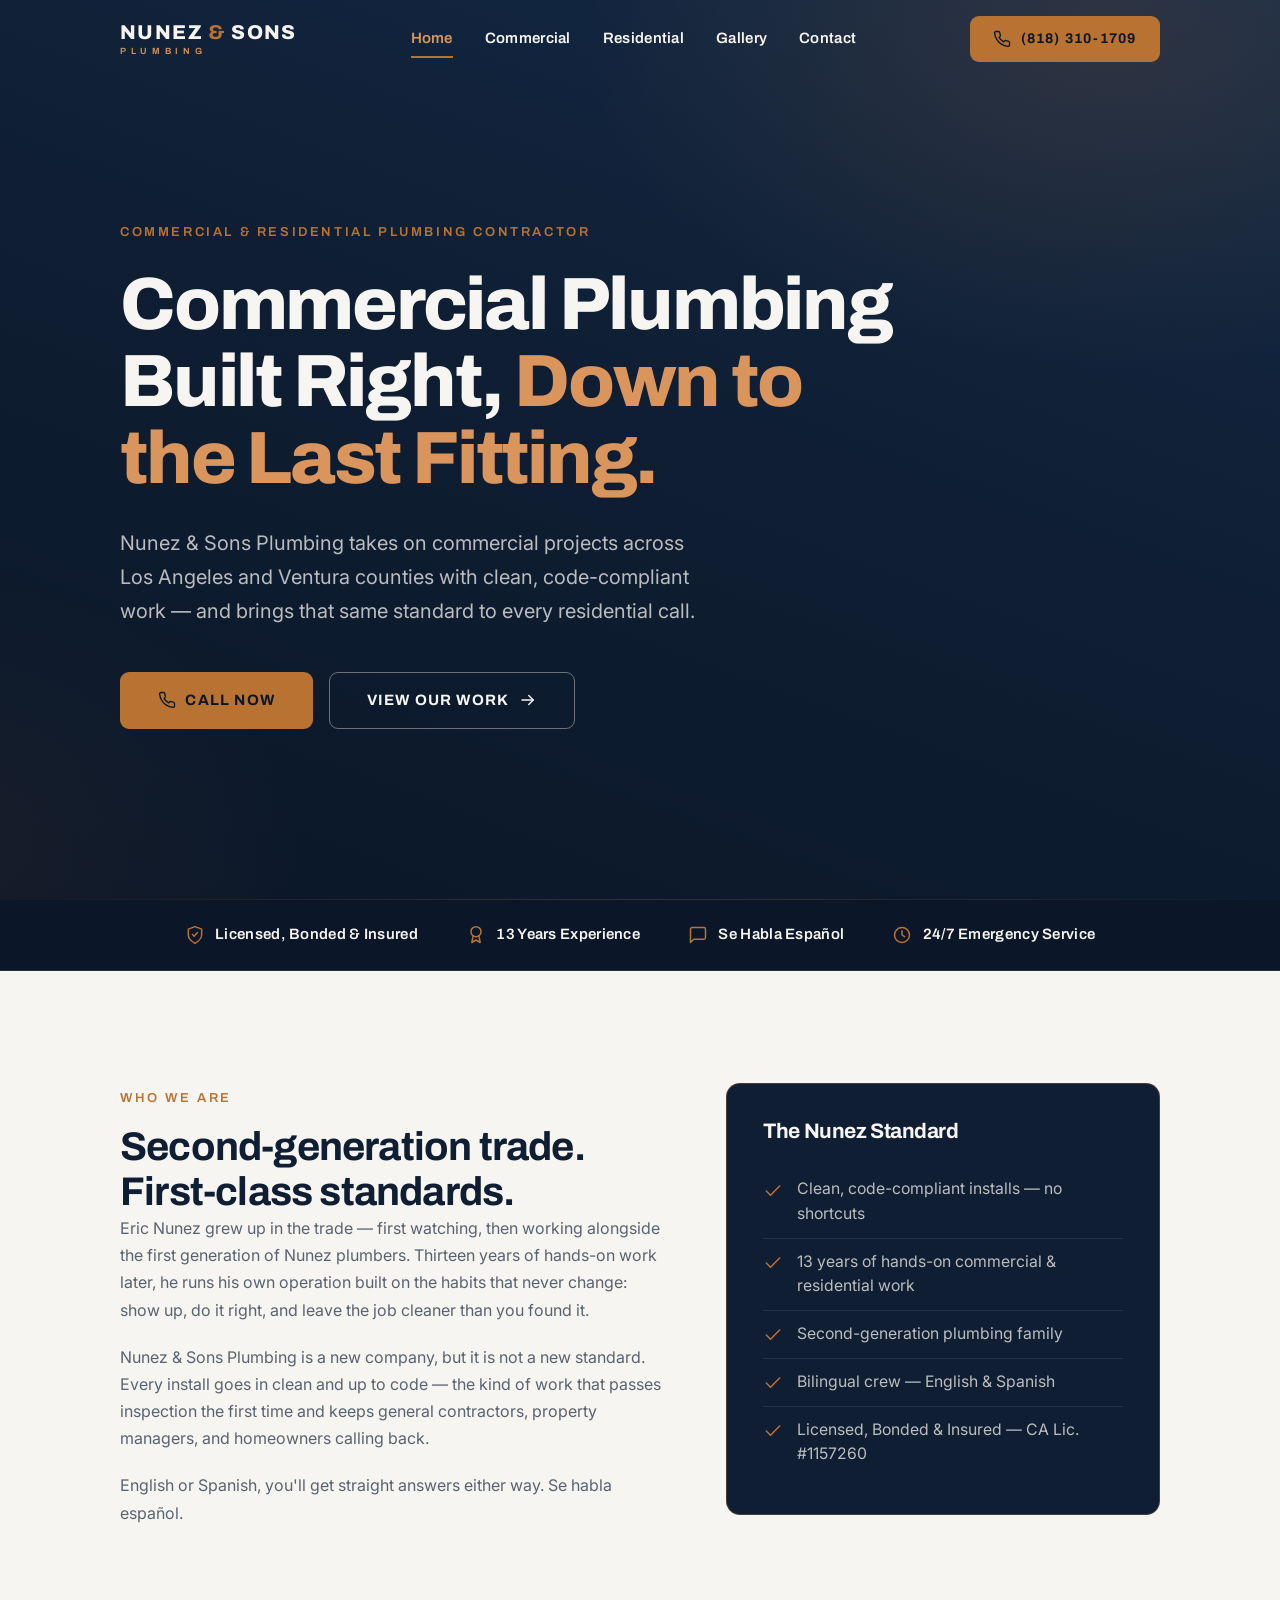
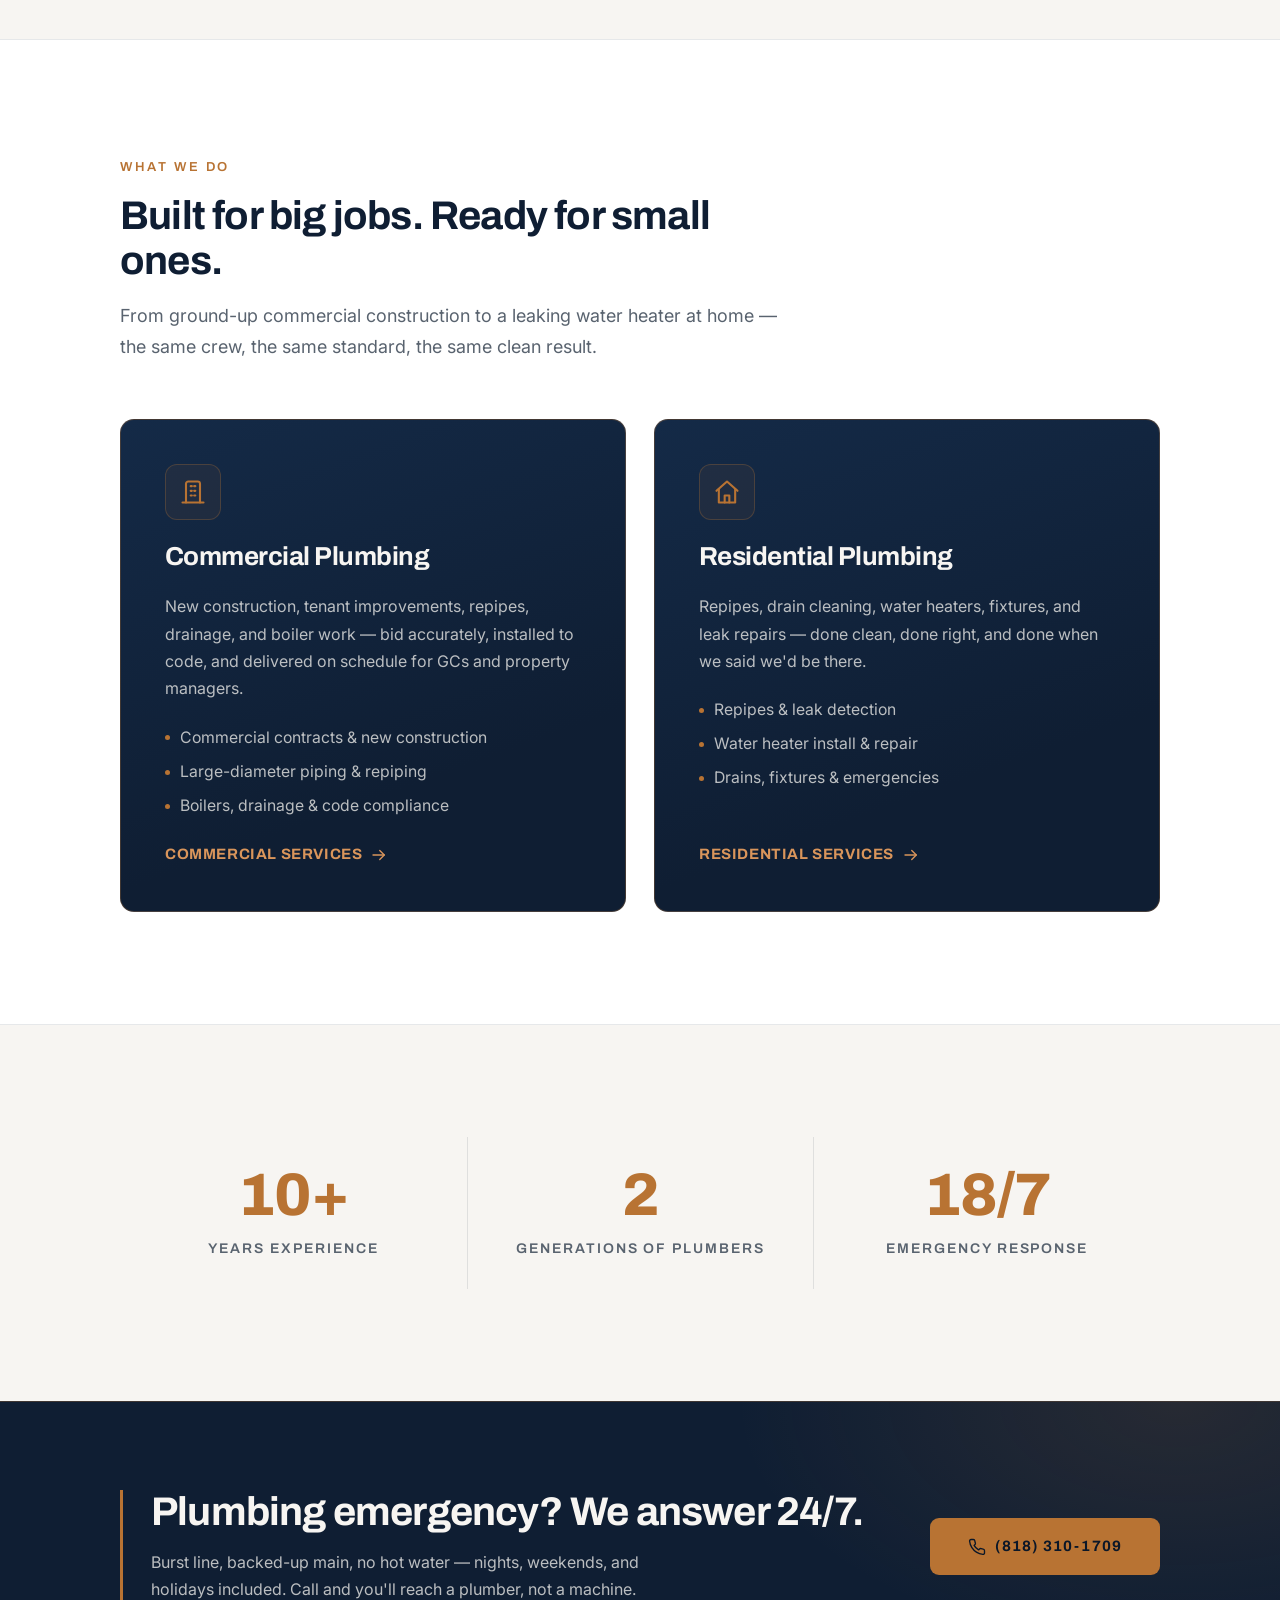
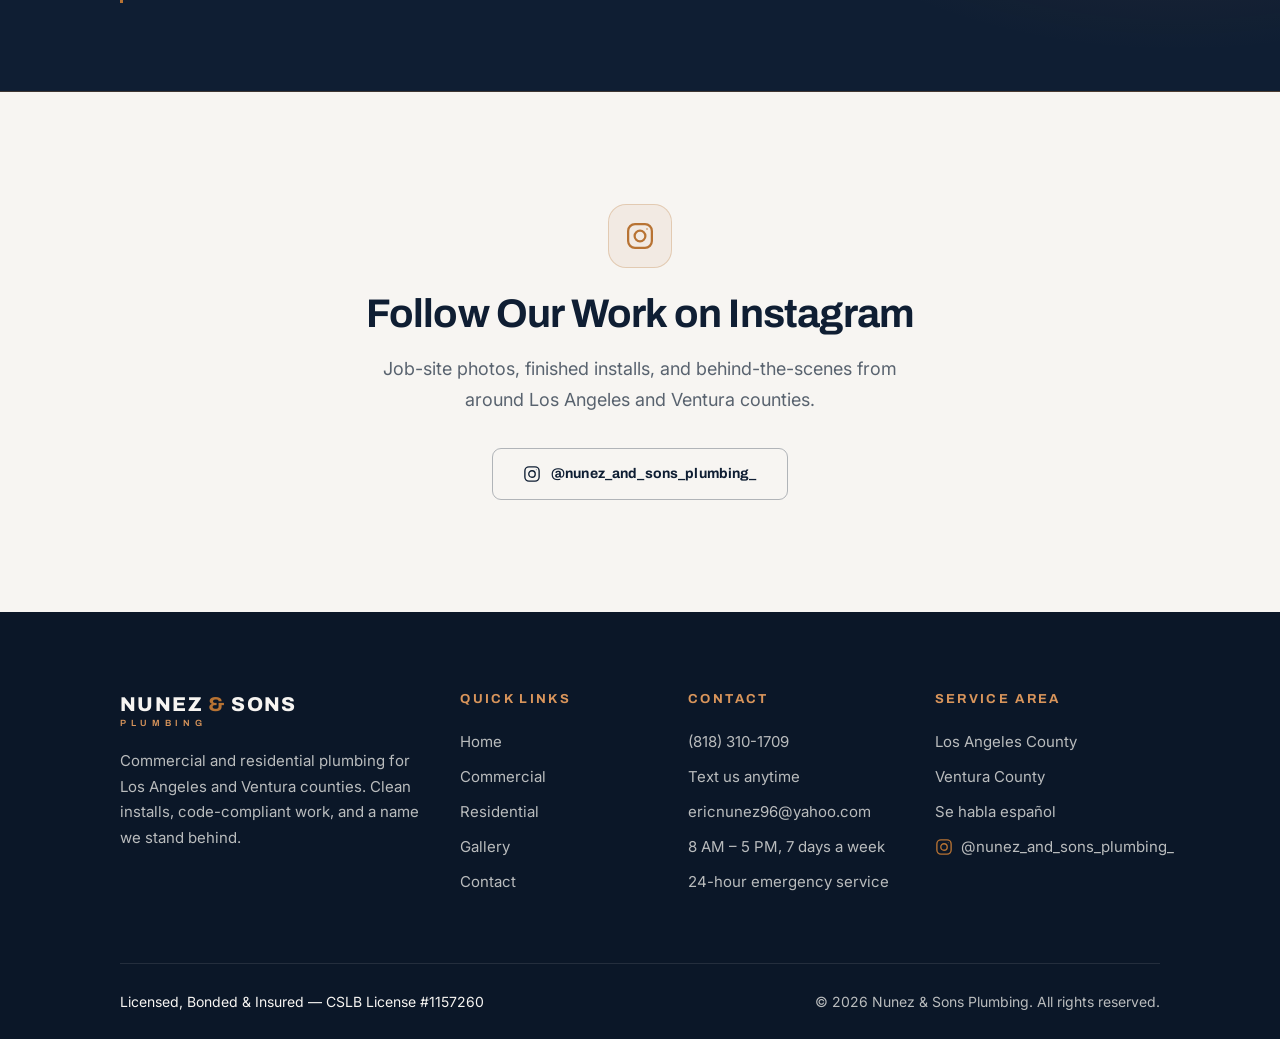
==== nunez-sons-plumbing/index.html @ cfaefccc "Add Nunez & Sons Plumbing static site and GitHub Pages workflow Five-page vanilla HTML/CSS/JS market" ====
<!DOCTYPE html>
<html lang="en">
<head>
  <meta charset="UTF-8">
  <meta name="viewport" content="width=device-width, initial-scale=1">
  <title>Nunez &amp; Sons Plumbing | Commercial &amp; Residential Plumber — Los Angeles &amp; Ventura County</title>
  <meta name="description" content="Commercial plumbing contractor serving Los Angeles &amp; Ventura counties. Licensed, bonded &amp; insured (CA Lic. #1157260), 13 years of experience, 24/7 emergency service. Se habla español. Call (818) 310-1709.">
  <meta name="theme-color" content="#0F1E33">
  <link rel="canonical" href="https://mathias1-creator.github.io/Nunez-and-sons/">
  <meta property="og:type" content="website">
  <meta property="og:site_name" content="Nunez &amp; Sons Plumbing">
  <meta property="og:title" content="Nunez &amp; Sons Plumbing — Commercial Plumbing Built Right">
  <meta property="og:description" content="Commercial and residential plumbing across Los Angeles &amp; Ventura counties. Licensed, bonded &amp; insured. 24/7 emergency service. Call (818) 310-1709.">
  <meta property="og:url" content="https://mathias1-creator.github.io/Nunez-and-sons/">
  <meta property="og:image" content="https://picsum.photos/seed/plumb1/1200/630">
  <link rel="icon" href="data:image/svg+xml,%3Csvg xmlns='http://www.w3.org/2000/svg' viewBox='0 0 64 64'%3E%3Crect x='4' y='4' width='56' height='56' rx='10' fill='%230F1E33' stroke='%23B87333' stroke-width='4'/%3E%3Ctext x='32' y='42' font-family='Arial,Helvetica,sans-serif' font-size='22' font-weight='700' text-anchor='middle' fill='%23F7F5F2'%3EN%3Ctspan fill='%23B87333'%3E%26amp;%3C/tspan%3ES%3C/text%3E%3C/svg%3E">
  <link rel="preconnect" href="https://fonts.googleapis.com">
  <link rel="preconnect" href="https://fonts.gstatic.com" crossorigin>
  <link href="https://fonts.googleapis.com/css2?family=Archivo:wght@500;600;700;800&amp;family=Inter:wght@400;500&amp;display=swap" rel="stylesheet">
  <link rel="stylesheet" href="styles.css">
  <script src="script.js" defer></script>
  <noscript><style>.reveal{opacity:1 !important;transform:none !important}</style></noscript>
  <script type="application/ld+json">
  {
    "@context": "https://schema.org",
    "@type": "Plumber",
    "name": "Nunez & Sons Plumbing",
    "url": "https://mathias1-creator.github.io/Nunez-and-sons/",
    "telephone": "+18183101709",
    "email": "ericnunez96@yahoo.com",
    "description": "Commercial and residential plumbing contractor serving Los Angeles County and Ventura County. Licensed, bonded and insured — CSLB License #1157260. Open 8 AM to 5 PM every day, with 24-hour emergency service available.",
    "founder": {
      "@type": "Person",
      "name": "Eric Nunez"
    },
    "areaServed": [
      { "@type": "AdministrativeArea", "name": "Los Angeles County" },
      { "@type": "AdministrativeArea", "name": "Ventura County" }
    ],
    "openingHoursSpecification": [
      {
        "@type": "OpeningHoursSpecification",
        "dayOfWeek": ["Monday", "Tuesday", "Wednesday", "Thursday", "Friday", "Saturday", "Sunday"],
        "opens": "08:00",
        "closes": "17:00"
      }
    ],
    "sameAs": ["https://www.instagram.com/nunez_and_sons_plumbing_"]
  }
  </script>
</head>
<body>
  <a class="skip-link" href="#main">Skip to content</a>

  <header class="site-header">
    <div class="container header-inner">
      <a class="brand" href="index.html" aria-label="Nunez &amp; Sons Plumbing — home">
        <span class="brand-name">NUNEZ <span class="amp">&amp;</span> SONS</span>
        <span class="brand-sub">PLUMBING</span>
      </a>
      <nav class="site-nav" id="site-nav" aria-label="Primary">
        <ul>
          <li><a href="index.html" aria-current="page">Home</a></li>
          <li><a href="commercial.html">Commercial</a></li>
          <li><a href="residential.html">Residential</a></li>
          <li><a href="gallery.html">Gallery</a></li>
          <li><a href="contact.html">Contact</a></li>
        </ul>
      </nav>
      <a class="btn btn-copper header-cta" href="tel:+18183101709">
        <svg class="icon" viewBox="0 0 24 24" fill="none" stroke="currentColor" stroke-width="1.8" stroke-linecap="round" stroke-linejoin="round" aria-hidden="true"><path d="M22 16.92v3a2 2 0 0 1-2.18 2 19.79 19.79 0 0 1-8.63-3.07 19.5 19.5 0 0 1-6-6 19.79 19.79 0 0 1-3.07-8.67A2 2 0 0 1 4.11 2h3a2 2 0 0 1 2 1.72 12.84 12.84 0 0 0 .7 2.81 2 2 0 0 1-.45 2.11L8.09 9.91a16 16 0 0 0 6 6l1.27-1.27a2 2 0 0 1 2.11-.45 12.84 12.84 0 0 0 2.81.7A2 2 0 0 1 22 16.92z"/></svg>
        (818) 310-1709
      </a>
      <button class="nav-toggle" type="button" aria-expanded="false" aria-controls="site-nav" aria-label="Menu">
        <span class="nav-toggle-bar"></span>
        <span class="nav-toggle-bar"></span>
        <span class="nav-toggle-bar"></span>
      </button>
    </div>
  </header>

  <main id="main">

    <!-- Hero -->
    <section class="hero">
      <div class="container">
        <div class="hero-inner">
          <p class="eyebrow">Commercial &amp; Residential Plumbing Contractor</p>
          <h1 class="hero-title">Commercial Plumbing Built Right, <span class="hl">Down to the Last Fitting.</span></h1>
          <p class="hero-sub">Nunez &amp; Sons Plumbing takes on commercial projects across Los Angeles and Ventura counties with clean, code-compliant work — and brings that same standard to every residential call.</p>
          <div class="hero-ctas">
            <a class="btn btn-copper btn-lg" href="tel:+18183101709">
              <svg class="icon" viewBox="0 0 24 24" fill="none" stroke="currentColor" stroke-width="1.8" stroke-linecap="round" stroke-linejoin="round" aria-hidden="true"><path d="M22 16.92v3a2 2 0 0 1-2.18 2 19.79 19.79 0 0 1-8.63-3.07 19.5 19.5 0 0 1-6-6 19.79 19.79 0 0 1-3.07-8.67A2 2 0 0 1 4.11 2h3a2 2 0 0 1 2 1.72 12.84 12.84 0 0 0 .7 2.81 2 2 0 0 1-.45 2.11L8.09 9.91a16 16 0 0 0 6 6l1.27-1.27a2 2 0 0 1 2.11-.45 12.84 12.84 0 0 0 2.81.7A2 2 0 0 1 22 16.92z"/></svg>
              Call Now
            </a>
            <a class="btn btn-outline btn-lg" href="gallery.html">
              View Our Work
              <svg class="icon" viewBox="0 0 24 24" fill="none" stroke="currentColor" stroke-width="1.8" stroke-linecap="round" stroke-linejoin="round" aria-hidden="true"><path d="M4 12h15"/><path d="m13 6 6 6-6 6"/></svg>
            </a>
          </div>
        </div>
      </div>
    </section>

    <!-- Trust strip -->
    <div class="trust-strip" role="group" aria-label="Why choose Nunez &amp; Sons Plumbing">
      <div class="container">
        <ul class="trust-list">
          <li class="trust-item">
            <svg class="icon" viewBox="0 0 24 24" fill="none" stroke="currentColor" stroke-width="1.8" stroke-linecap="round" stroke-linejoin="round" aria-hidden="true"><path d="M12 22s8-4 8-10V5l-8-3-8 3v7c0 6 8 10 8 10z"/><path d="m9 11.5 2 2 4-4.5"/></svg>
            Licensed, Bonded &amp; Insured
          </li>
          <li class="trust-item">
            <svg class="icon" viewBox="0 0 24 24" fill="none" stroke="currentColor" stroke-width="1.8" stroke-linecap="round" stroke-linejoin="round" aria-hidden="true"><circle cx="12" cy="8" r="6"/><path d="M15.5 13 17 21l-5-3-5 3 1.5-8"/></svg>
            13 Years Experience
          </li>
          <li class="trust-item">
            <svg class="icon" viewBox="0 0 24 24" fill="none" stroke="currentColor" stroke-width="1.8" stroke-linecap="round" stroke-linejoin="round" aria-hidden="true"><path d="M21 15a2 2 0 0 1-2 2H7l-4 4V5a2 2 0 0 1 2-2h14a2 2 0 0 1 2 2z"/></svg>
            <span lang="es">Se Habla Español</span>
          </li>
          <li class="trust-item">
            <svg class="icon" viewBox="0 0 24 24" fill="none" stroke="currentColor" stroke-width="1.8" stroke-linecap="round" stroke-linejoin="round" aria-hidden="true"><circle cx="12" cy="12" r="9"/><path d="M12 7v5l3 2"/></svg>
            24/7 Emergency Service
          </li>
        </ul>
      </div>
    </div>

    <!-- Who we are -->
    <section class="section" id="about">
      <div class="container about-grid">
        <div class="about-copy reveal">
          <p class="eyebrow">Who We Are</p>
          <h2>Second-generation trade. First-class standards.</h2>
          <div class="about-body">
            <p>Eric Nunez grew up in the trade — first watching, then working alongside the first generation of Nunez plumbers. Thirteen years of hands-on work later, he runs his own operation built on the habits that never change: show up, do it right, and leave the job cleaner than you found it.</p>
            <p>Nunez &amp; Sons Plumbing is a new company, but it is not a new standard. Every install goes in clean and up to code — the kind of work that passes inspection the first time and keeps general contractors, property managers, and homeowners calling back.</p>
            <p>English or Spanish, you'll get straight answers either way. <span lang="es">Se habla español.</span></p>
          </div>
        </div>
        <div class="about-panel reveal reveal-d1">
          <h3>The Nunez Standard</h3>
          <ul>
            <li>
              <svg class="icon" viewBox="0 0 24 24" fill="none" stroke="currentColor" stroke-width="1.8" stroke-linecap="round" stroke-linejoin="round" aria-hidden="true"><path d="M20 6 9 17l-5-5"/></svg>
              Clean, code-compliant installs — no shortcuts
            </li>
            <li>
              <svg class="icon" viewBox="0 0 24 24" fill="none" stroke="currentColor" stroke-width="1.8" stroke-linecap="round" stroke-linejoin="round" aria-hidden="true"><path d="M20 6 9 17l-5-5"/></svg>
              13 years of hands-on commercial &amp; residential work
            </li>
            <li>
              <svg class="icon" viewBox="0 0 24 24" fill="none" stroke="currentColor" stroke-width="1.8" stroke-linecap="round" stroke-linejoin="round" aria-hidden="true"><path d="M20 6 9 17l-5-5"/></svg>
              Second-generation plumbing family
            </li>
            <li>
              <svg class="icon" viewBox="0 0 24 24" fill="none" stroke="currentColor" stroke-width="1.8" stroke-linecap="round" stroke-linejoin="round" aria-hidden="true"><path d="M20 6 9 17l-5-5"/></svg>
              Bilingual crew — English &amp; Spanish
            </li>
            <li>
              <svg class="icon" viewBox="0 0 24 24" fill="none" stroke="currentColor" stroke-width="1.8" stroke-linecap="round" stroke-linejoin="round" aria-hidden="true"><path d="M20 6 9 17l-5-5"/></svg>
              Licensed, Bonded &amp; Insured — CA Lic. #1157260
            </li>
          </ul>
        </div>
      </div>
    </section>

    <!-- Services overview -->
    <section class="section section-alt">
      <div class="container">
        <div class="section-head reveal">
          <p class="eyebrow">What We Do</p>
          <h2>Built for big jobs. Ready for small ones.</h2>
          <p class="lede">From ground-up commercial construction to a leaking water heater at home — the same crew, the same standard, the same clean result.</p>
        </div>
        <div class="split-cards">
          <a class="service-card-big reveal" href="commercial.html">
            <span class="svc-icon">
              <svg class="icon" viewBox="0 0 24 24" fill="none" stroke="currentColor" stroke-width="1.8" stroke-linecap="round" stroke-linejoin="round" aria-hidden="true"><path d="M3 21h18"/><path d="M6 21V5a2 2 0 0 1 2-2h8a2 2 0 0 1 2 2v16"/><path d="M10 7h1"/><path d="M13 7h1"/><path d="M10 11h1"/><path d="M13 11h1"/><path d="M10 15h1"/><path d="M13 15h1"/></svg>
            </span>
            <h3>Commercial Plumbing</h3>
            <p>New construction, tenant improvements, repipes, drainage, and boiler work — bid accurately, installed to code, and delivered on schedule for GCs and property managers.</p>
            <ul>
              <li>Commercial contracts &amp; new construction</li>
              <li>Large-diameter piping &amp; repiping</li>
              <li>Boilers, drainage &amp; code compliance</li>
            </ul>
            <span class="card-link">
              Commercial Services
              <svg class="icon" viewBox="0 0 24 24" fill="none" stroke="currentColor" stroke-width="1.8" stroke-linecap="round" stroke-linejoin="round" aria-hidden="true"><path d="M4 12h15"/><path d="m13 6 6 6-6 6"/></svg>
            </span>
          </a>
          <a class="service-card-big reveal reveal-d1" href="residential.html">
            <span class="svc-icon">
              <svg class="icon" viewBox="0 0 24 24" fill="none" stroke="currentColor" stroke-width="1.8" stroke-linecap="round" stroke-linejoin="round" aria-hidden="true"><path d="m3 11 9-8 9 8"/><path d="M5 9.5V21h14V9.5"/><path d="M10 21v-6h4v6"/></svg>
            </span>
            <h3>Residential Plumbing</h3>
            <p>Repipes, drain cleaning, water heaters, fixtures, and leak repairs — done clean, done right, and done when we said we'd be there.</p>
            <ul>
              <li>Repipes &amp; leak detection</li>
              <li>Water heater install &amp; repair</li>
              <li>Drains, fixtures &amp; emergencies</li>
            </ul>
            <span class="card-link">
              Residential Services
              <svg class="icon" viewBox="0 0 24 24" fill="none" stroke="currentColor" stroke-width="1.8" stroke-linecap="round" stroke-linejoin="round" aria-hidden="true"><path d="M4 12h15"/><path d="m13 6 6 6-6 6"/></svg>
            </span>
          </a>
        </div>
      </div>
    </section>

    <!-- Stats -->
    <section class="section" aria-label="Nunez &amp; Sons Plumbing by the numbers">
      <div class="container">
        <div class="stats-grid reveal">
          <div class="stat">
            <div class="stat-number" data-target="13" data-suffix="+">13+</div>
            <div class="stat-label">Years Experience</div>
          </div>
          <div class="stat">
            <div class="stat-number" data-target="2" data-suffix="">2</div>
            <div class="stat-label">Generations of Plumbers</div>
          </div>
          <div class="stat">
            <div class="stat-number" data-target="24" data-suffix="/7">24/7</div>
            <div class="stat-label">Emergency Response</div>
          </div>
        </div>
      </div>
    </section>

    <!-- Emergency banner -->
    <section class="emergency">
      <div class="container emergency-inner">
        <div class="emergency-copy reveal">
          <h2>Plumbing emergency? We answer 24/7.</h2>
          <p>Burst line, backed-up main, no hot water — nights, weekends, and holidays included. Call and you'll reach a plumber, not a machine.</p>
        </div>
        <div class="reveal reveal-d1">
          <a class="btn btn-copper btn-lg" href="tel:+18183101709">
            <svg class="icon" viewBox="0 0 24 24" fill="none" stroke="currentColor" stroke-width="1.8" stroke-linecap="round" stroke-linejoin="round" aria-hidden="true"><path d="M22 16.92v3a2 2 0 0 1-2.18 2 19.79 19.79 0 0 1-8.63-3.07 19.5 19.5 0 0 1-6-6 19.79 19.79 0 0 1-3.07-8.67A2 2 0 0 1 4.11 2h3a2 2 0 0 1 2 1.72 12.84 12.84 0 0 0 .7 2.81 2 2 0 0 1-.45 2.11L8.09 9.91a16 16 0 0 0 6 6l1.27-1.27a2 2 0 0 1 2.11-.45 12.84 12.84 0 0 0 2.81.7A2 2 0 0 1 22 16.92z"/></svg>
            (818) 310-1709
          </a>
        </div>
      </div>
    </section>

    <!-- Instagram -->
    <section class="section instagram-cta">
      <div class="container reveal">
        <span class="ig-badge">
          <svg class="icon" viewBox="0 0 24 24" fill="none" stroke="currentColor" stroke-width="1.8" stroke-linecap="round" stroke-linejoin="round" aria-hidden="true"><rect x="2.5" y="2.5" width="19" height="19" rx="5.5"/><circle cx="12" cy="12" r="4.3"/><circle cx="17.6" cy="6.4" r="0.6" fill="currentColor" stroke="none"/></svg>
        </span>
        <h2>Follow Our Work on Instagram</h2>
        <p class="lede">Job-site photos, finished installs, and behind-the-scenes from around Los Angeles and Ventura counties.</p>
        <a class="btn btn-outline-dark btn-case-normal" href="https://www.instagram.com/nunez_and_sons_plumbing_" target="_blank" rel="noopener">
          <svg class="icon" viewBox="0 0 24 24" fill="none" stroke="currentColor" stroke-width="1.8" stroke-linecap="round" stroke-linejoin="round" aria-hidden="true"><rect x="2.5" y="2.5" width="19" height="19" rx="5.5"/><circle cx="12" cy="12" r="4.3"/><circle cx="17.6" cy="6.4" r="0.6" fill="currentColor" stroke="none"/></svg>
          @nunez_and_sons_plumbing_
        </a>
      </div>
    </section>

  </main>

  <footer class="site-footer">
    <div class="container">
      <div class="footer-grid">
        <div class="footer-brand">
          <a class="brand" href="index.html" aria-label="Nunez &amp; Sons Plumbing — home">
            <span class="brand-name">NUNEZ <span class="amp">&amp;</span> SONS</span>
            <span class="brand-sub">PLUMBING</span>
          </a>
          <p>Commercial and residential plumbing for Los Angeles and Ventura counties. Clean installs, code-compliant work, and a name we stand behind.</p>
        </div>
        <div class="footer-col">
          <h4>Quick Links</h4>
          <ul>
            <li><a href="index.html">Home</a></li>
            <li><a href="commercial.html">Commercial</a></li>
            <li><a href="residential.html">Residential</a></li>
            <li><a href="gallery.html">Gallery</a></li>
            <li><a href="contact.html">Contact</a></li>
          </ul>
        </div>
        <div class="footer-col">
          <h4>Contact</h4>
          <ul>
            <li><a href="tel:+18183101709">(818) 310-1709</a></li>
            <li><a href="sms:+18183101709">Text us anytime</a></li>
            <li><a href="mailto:ericnunez96@yahoo.com">ericnunez96@yahoo.com</a></li>
            <li>8 AM – 5 PM, 7 days a week</li>
            <li>24-hour emergency service</li>
          </ul>
        </div>
        <div class="footer-col">
          <h4>Service Area</h4>
          <ul>
            <li>Los Angeles County</li>
            <li>Ventura County</li>
            <li><span lang="es">Se habla español</span></li>
            <li>
              <a class="footer-ig" href="https://www.instagram.com/nunez_and_sons_plumbing_" target="_blank" rel="noopener">
                <svg class="icon" viewBox="0 0 24 24" fill="none" stroke="currentColor" stroke-width="1.8" stroke-linecap="round" stroke-linejoin="round" aria-hidden="true"><rect x="2.5" y="2.5" width="19" height="19" rx="5.5"/><circle cx="12" cy="12" r="4.3"/><circle cx="17.6" cy="6.4" r="0.6" fill="currentColor" stroke="none"/></svg>
                @nunez_and_sons_plumbing_
              </a>
            </li>
          </ul>
        </div>
      </div>
      <div class="footer-bottom">
        <span class="license">Licensed, Bonded &amp; Insured — CSLB License #1157260</span>
        <span>© 2026 Nunez &amp; Sons Plumbing. All rights reserved.</span>
      </div>
    </div>
  </footer>

  <div class="bottom-bar" aria-label="Quick contact">
    <a class="bb-call" href="tel:+18183101709">
      <svg class="icon" viewBox="0 0 24 24" fill="none" stroke="currentColor" stroke-width="1.8" stroke-linecap="round" stroke-linejoin="round" aria-hidden="true"><path d="M22 16.92v3a2 2 0 0 1-2.18 2 19.79 19.79 0 0 1-8.63-3.07 19.5 19.5 0 0 1-6-6 19.79 19.79 0 0 1-3.07-8.67A2 2 0 0 1 4.11 2h3a2 2 0 0 1 2 1.72 12.84 12.84 0 0 0 .7 2.81 2 2 0 0 1-.45 2.11L8.09 9.91a16 16 0 0 0 6 6l1.27-1.27a2 2 0 0 1 2.11-.45 12.84 12.84 0 0 0 2.81.7A2 2 0 0 1 22 16.92z"/></svg>
      Call
    </a>
    <a class="bb-text" href="sms:+18183101709">
      <svg class="icon" viewBox="0 0 24 24" fill="none" stroke="currentColor" stroke-width="1.8" stroke-linecap="round" stroke-linejoin="round" aria-hidden="true"><path d="M21 15a2 2 0 0 1-2 2H7l-4 4V5a2 2 0 0 1 2-2h14a2 2 0 0 1 2 2z"/></svg>
      Text
    </a>
  </div>
</body>
</html>
---- nunez-sons-plumbing/styles.css ----
/* ==========================================================================
   Nunez & Sons Plumbing — styles.css
   Vanilla CSS, no build step. One file for all pages.
   ========================================================================== */

/* --------------------------------------------------------------------------
   1. Design tokens
   -------------------------------------------------------------------------- */
:root {
  /* Palette */
  --navy: #0F1E33;
  --navy-900: #0B1728;        /* deeper bands: trust strip, footer */
  --navy-800: #16273E;        /* raised surfaces on navy */
  --copper: #B87333;
  --copper-light: #D9955B;
  --copper-soft: rgba(184, 115, 51, 0.08);
  --copper-line: rgba(184, 115, 51, 0.28);
  --off-white: #F7F5F2;
  --white: #FFFFFF;
  --charcoal: #1C2530;
  --muted: #59636F;
  --on-dark: rgba(247, 245, 242, 0.74);
  --line: rgba(15, 30, 51, 0.10);
  --line-dark: rgba(247, 245, 242, 0.10);

  /* Type */
  --font-head: "Archivo", -apple-system, BlinkMacSystemFont, "Segoe UI", "Helvetica Neue", Arial, sans-serif;
  --font-body: "Inter", -apple-system, BlinkMacSystemFont, "Segoe UI", Roboto, "Helvetica Neue", Arial, sans-serif;

  /* Shape & shadow */
  --radius: 14px;
  --radius-sm: 9px;
  --shadow-rest: 0 1px 2px rgba(15, 30, 51, 0.05), 0 10px 30px rgba(15, 30, 51, 0.06);
  --shadow-lift: 0 6px 16px rgba(15, 30, 51, 0.10), 0 12px 32px rgba(184, 115, 51, 0.18);

  /* Chrome */
  --header-h: 78px;
  --header-h-scrolled: 62px;
  --bottombar-h: 56px;

  /* Motion */
  --ease: cubic-bezier(0.22, 0.61, 0.36, 1);
  --t-fast: 0.22s;
  --t-med: 0.35s;
}

/* --------------------------------------------------------------------------
   2. Reset & base
   -------------------------------------------------------------------------- */
*,
*::before,
*::after {
  box-sizing: border-box;
  margin: 0;
  padding: 0;
}

@media (prefers-reduced-motion: no-preference) {
  html {
    scroll-behavior: smooth;
  }
}

body {
  font-family: var(--font-body);
  font-size: 1rem;
  font-weight: 400;
  line-height: 1.7;
  color: var(--charcoal);
  background-color: var(--off-white);
  -webkit-font-smoothing: antialiased;
  text-rendering: optimizeLegibility;
}

img,
svg {
  display: block;
  max-width: 100%;
}

img {
  height: auto;
}

a {
  color: var(--copper);
  text-decoration: none;
}

ul,
ol {
  list-style: none;
}

button {
  font: inherit;
  color: inherit;
  background: none;
  border: 0;
  cursor: pointer;
}

::selection {
  background: var(--copper);
  color: var(--white);
}

:focus-visible {
  outline: 2px solid var(--copper);
  outline-offset: 3px;
  border-radius: 2px;
}

/* Anchored sections shouldn't hide under the fixed header */
[id] {
  scroll-margin-top: calc(var(--header-h) + 24px);
}

.skip-link {
  position: absolute;
  top: -100px;
  left: 1rem;
  z-index: 300;
  padding: 0.75rem 1.25rem;
  background: var(--copper);
  color: var(--navy-900);
  font-family: var(--font-head);
  font-weight: 600;
  border-radius: var(--radius-sm);
}

.skip-link:focus {
  top: 1rem;
}

/* --------------------------------------------------------------------------
   3. Typography
   -------------------------------------------------------------------------- */
h1,
h2,
h3,
h4 {
  font-family: var(--font-head);
  font-weight: 700;
  line-height: 1.12;
  letter-spacing: -0.02em;
  color: var(--navy);
}

h2 {
  font-size: clamp(1.75rem, 2.2vw + 0.9rem, 2.5rem);
}

h3 {
  font-size: 1.3125rem;
}

p {
  margin: 0;
}

.eyebrow {
  display: inline-block;
  font-family: var(--font-head);
  font-size: 0.8125rem;
  font-weight: 600;
  letter-spacing: 0.2em;
  text-transform: uppercase;
  color: var(--copper);
  margin-bottom: 1rem;
}

.lede {
  font-size: 1.125rem;
  line-height: 1.75;
  color: var(--muted);
}

.on-dark h2,
.on-dark h3 {
  color: var(--off-white);
}

.on-dark .lede,
.on-dark p {
  color: var(--on-dark);
}

/* --------------------------------------------------------------------------
   4. Layout helpers
   -------------------------------------------------------------------------- */
.container {
  width: 100%;
  max-width: 1120px;
  margin-inline: auto;
  padding-inline: clamp(1.25rem, 4vw, 2.5rem);
}

.section {
  padding-block: clamp(4rem, 9vw, 7rem);
}

.section-head {
  max-width: 660px;
  margin-bottom: clamp(2.25rem, 5vw, 3.5rem);
}

.section-head .lede {
  margin-top: 1rem;
}

.section-head--center {
  margin-inline: auto;
  text-align: center;
}

.rule {
  width: 64px;
  height: 3px;
  background: var(--copper);
  border-radius: 2px;
  margin-top: 1.25rem;
}

.section-alt {
  background: var(--white);
  border-block: 1px solid var(--line);
}

/* --------------------------------------------------------------------------
   5. Buttons
   -------------------------------------------------------------------------- */
.btn {
  display: inline-flex;
  align-items: center;
  justify-content: center;
  gap: 0.6rem;
  padding: 1rem 1.9rem;
  font-family: var(--font-head);
  font-size: 0.875rem;
  font-weight: 700;
  letter-spacing: 0.08em;
  text-transform: uppercase;
  line-height: 1;
  border-radius: var(--radius-sm);
  border: 1.5px solid transparent;
  transition: background-color var(--t-fast) var(--ease),
              border-color var(--t-fast) var(--ease),
              color var(--t-fast) var(--ease),
              transform var(--t-fast) var(--ease),
              box-shadow var(--t-fast) var(--ease);
}

.btn:hover {
  transform: translateY(-2px);
}

.btn:active {
  transform: translateY(0);
}

.btn .icon {
  width: 18px;
  height: 18px;
  flex: none;
}

.btn-copper {
  background: var(--copper);
  color: var(--navy-900);
}

.btn-copper:hover {
  background: var(--copper-light);
  box-shadow: 0 8px 24px rgba(184, 115, 51, 0.35);
}

.btn-outline {
  border-color: rgba(247, 245, 242, 0.4);
  color: var(--off-white);
}

.btn-outline:hover {
  border-color: var(--copper-light);
  color: var(--copper-light);
}

.btn-outline-dark {
  border-color: rgba(15, 30, 51, 0.3);
  color: var(--navy);
}

.btn-outline-dark:hover {
  border-color: var(--copper);
  color: var(--copper);
}

.btn-lg {
  padding: 1.15rem 2.3rem;
  font-size: 0.9375rem;
}

.btn-case-normal {
  text-transform: none;
  letter-spacing: 0.01em;
}

/* --------------------------------------------------------------------------
   6. Header & navigation
   -------------------------------------------------------------------------- */
.site-header {
  position: fixed;
  top: 0;
  left: 0;
  right: 0;
  z-index: 100;
  background: transparent;
  transition: background-color var(--t-med) var(--ease),
              box-shadow var(--t-med) var(--ease);
}

.site-header.is-scrolled,
.site-header.nav-open {
  background: var(--navy-900);
  box-shadow: 0 6px 24px rgba(11, 23, 40, 0.35);
}

.header-inner {
  display: flex;
  align-items: center;
  justify-content: space-between;
  gap: 1.5rem;
  height: var(--header-h);
  transition: height var(--t-med) var(--ease);
}

.site-header.is-scrolled .header-inner {
  height: var(--header-h-scrolled);
}

/* Wordmark */
.brand {
  display: inline-flex;
  flex-direction: column;
  line-height: 1;
  color: var(--off-white);
}

.brand-name {
  font-family: var(--font-head);
  font-size: 1.25rem;
  font-weight: 800;
  letter-spacing: 0.07em;
  white-space: nowrap;
}

.brand-name .amp {
  color: var(--copper);
}

.brand-sub {
  margin-top: 0.35rem;
  font-family: var(--font-head);
  font-size: 0.5625rem;
  font-weight: 600;
  letter-spacing: 0.52em;
  color: var(--copper-light);
}

/* Primary nav */
.site-nav ul {
  display: flex;
  align-items: center;
  gap: 2rem;
}

.site-nav a {
  position: relative;
  display: inline-block;
  padding: 0.4rem 0;
  font-family: var(--font-head);
  font-size: 0.9375rem;
  font-weight: 600;
  letter-spacing: 0.02em;
  color: var(--off-white);
  transition: color var(--t-fast) var(--ease);
}

.site-nav a::after {
  content: "";
  position: absolute;
  left: 0;
  right: 0;
  bottom: 0;
  height: 2px;
  background: var(--copper);
  transform: scaleX(0);
  transform-origin: left center;
  transition: transform var(--t-fast) var(--ease);
}

.site-nav a:hover {
  color: var(--copper-light);
}

.site-nav a:hover::after,
.site-nav a[aria-current="page"]::after {
  transform: scaleX(1);
}

.site-nav a[aria-current="page"] {
  color: var(--copper-light);
}

.header-cta {
  flex: none;
  padding: 0.8rem 1.4rem;
}

/* Hamburger */
.nav-toggle {
  display: none;
  flex-direction: column;
  justify-content: center;
  gap: 5px;
  width: 44px;
  height: 44px;
  padding: 10px;
  border-radius: var(--radius-sm);
}

.nav-toggle-bar {
  display: block;
  width: 100%;
  height: 2px;
  background: var(--off-white);
  border-radius: 2px;
  transition: transform var(--t-fast) var(--ease),
              opacity var(--t-fast) var(--ease);
}

.nav-open .nav-toggle-bar:nth-child(1) {
  transform: translateY(7px) rotate(45deg);
}

.nav-open .nav-toggle-bar:nth-child(2) {
  opacity: 0;
}

.nav-open .nav-toggle-bar:nth-child(3) {
  transform: translateY(-7px) rotate(-45deg);
}

/* Mobile nav panel */
@media (max-width: 899.98px) {
  .nav-toggle {
    display: flex;
  }

  .header-cta {
    display: none;
  }

  .site-nav {
    position: absolute;
    top: 100%;
    left: 0;
    right: 0;
    background: var(--navy-900);
    border-top: 1px solid var(--line-dark);
    box-shadow: 0 24px 40px rgba(11, 23, 40, 0.45);
    opacity: 0;
    visibility: hidden;
    transform: translateY(-8px);
    transition: opacity var(--t-fast) var(--ease),
                transform var(--t-fast) var(--ease),
                visibility var(--t-fast);
  }

  .site-nav.is-open {
    opacity: 1;
    visibility: visible;
    transform: translateY(0);
  }

  .site-nav ul {
    flex-direction: column;
    align-items: stretch;
    gap: 0;
    padding: 0.75rem 0 1.25rem;
  }

  .site-nav li {
    border-bottom: 1px solid var(--line-dark);
  }

  .site-nav li:last-child {
    border-bottom: 0;
  }

  .site-nav a {
    display: block;
    padding: 1rem clamp(1.25rem, 4vw, 2.5rem);
    font-size: 1.0625rem;
  }

  .site-nav a::after {
    display: none;
  }

  .site-nav a[aria-current="page"] {
    box-shadow: inset 3px 0 0 var(--copper);
  }
}

/* --------------------------------------------------------------------------
   7. Home hero
   -------------------------------------------------------------------------- */
.hero {
  position: relative;
  display: flex;
  align-items: center;
  min-height: 100vh;
  min-height: 100svh;
  padding: calc(var(--header-h) + 3.5rem) 0 5.5rem;
  background:
    radial-gradient(52rem 34rem at 86% 4%, rgba(184, 115, 51, 0.16), transparent 62%),
    radial-gradient(40rem 30rem at -6% 96%, rgba(184, 115, 51, 0.07), transparent 60%),
    linear-gradient(200deg, #142A47 0%, var(--navy) 46%, var(--navy-900) 100%);
  color: var(--off-white);
}

.hero::after {
  content: "";
  position: absolute;
  inset: auto 0 0 0;
  height: 1px;
  background: linear-gradient(90deg, transparent, var(--copper-line), transparent);
}

.hero-inner {
  max-width: 780px;
}

.hero .eyebrow {
  margin-bottom: 1.5rem;
}

.hero-title {
  font-size: clamp(2.625rem, 5.4vw + 1rem, 4.625rem);
  font-weight: 800;
  letter-spacing: -0.03em;
  line-height: 1.04;
  color: var(--off-white);
}

.hero-title .hl {
  color: var(--copper-light);
}

.hero-sub {
  max-width: 600px;
  margin-top: 1.75rem;
  font-size: clamp(1.0625rem, 1vw + 0.8rem, 1.25rem);
  line-height: 1.7;
  color: var(--on-dark);
}

.hero-ctas {
  display: flex;
  flex-wrap: wrap;
  gap: 1rem;
  margin-top: 2.75rem;
}

@media (prefers-reduced-motion: no-preference) {
  .hero-inner {
    animation: hero-in 0.8s var(--ease) both;
  }

  @keyframes hero-in {
    from {
      opacity: 0;
      transform: translateY(28px);
    }

    to {
      opacity: 1;
      transform: none;
    }
  }
}

/* --------------------------------------------------------------------------
   8. Trust strip
   -------------------------------------------------------------------------- */
.trust-strip {
  background: var(--navy-900);
  border-bottom: 1px solid var(--line-dark);
  padding-block: 1.4rem;
}

.trust-list {
  display: flex;
  flex-wrap: wrap;
  align-items: center;
  justify-content: center;
  gap: 1rem 3rem;
}

.trust-item {
  display: inline-flex;
  align-items: center;
  gap: 0.65rem;
  font-family: var(--font-head);
  font-size: 0.9375rem;
  font-weight: 600;
  letter-spacing: 0.02em;
  color: var(--off-white);
}

.trust-item .icon {
  width: 20px;
  height: 20px;
  color: var(--copper);
  flex: none;
}

/* --------------------------------------------------------------------------
   9. Cards (shared)
   -------------------------------------------------------------------------- */
.card {
  background: var(--white);
  border: 1px solid var(--line);
  border-radius: var(--radius);
  box-shadow: var(--shadow-rest);
  transition: transform var(--t-med) var(--ease),
              box-shadow var(--t-med) var(--ease),
              border-color var(--t-med) var(--ease);
}

.card:hover {
  transform: translateY(-4px);
  border-color: rgba(184, 115, 51, 0.55);
  box-shadow: var(--shadow-lift);
}

.svc-icon {
  display: grid;
  place-items: center;
  width: 56px;
  height: 56px;
  border-radius: 12px;
  color: var(--copper);
  background: var(--copper-soft);
  border: 1px solid var(--copper-line);
}

.svc-icon .icon {
  width: 28px;
  height: 28px;
}

/* --------------------------------------------------------------------------
   10. Home — about / big service cards / stats / emergency / instagram
   -------------------------------------------------------------------------- */
.about-grid {
  display: grid;
  gap: 2.5rem;
}

.about-copy p + p {
  margin-top: 1.25rem;
}

.about-copy .about-body {
  color: var(--muted);
}

.about-panel {
  align-self: start;
  padding: 2.25rem;
  background: var(--navy);
  border-radius: var(--radius);
  border: 1px solid rgba(184, 115, 51, 0.35);
}

.about-panel h3 {
  color: var(--off-white);
  margin-bottom: 1.4rem;
}

.about-panel li {
  display: flex;
  gap: 0.85rem;
  align-items: flex-start;
  padding-block: 0.7rem;
  color: var(--on-dark);
  font-size: 0.9875rem;
  line-height: 1.55;
}

.about-panel li + li {
  border-top: 1px solid var(--line-dark);
}

.about-panel .icon {
  width: 20px;
  height: 20px;
  color: var(--copper);
  flex: none;
  margin-top: 0.2rem;
}

/* Big service cards */
.split-cards {
  display: grid;
  gap: 1.75rem;
}

.service-card-big {
  display: flex;
  flex-direction: column;
  gap: 1.4rem;
  padding: clamp(2rem, 4vw, 2.75rem);
  background: linear-gradient(160deg, #142A47 0%, var(--navy) 70%);
  border: 1px solid rgba(184, 115, 51, 0.3);
  border-radius: var(--radius);
  color: var(--on-dark);
  transition: transform var(--t-med) var(--ease),
              box-shadow var(--t-med) var(--ease),
              border-color var(--t-med) var(--ease);
}

.service-card-big:hover {
  transform: translateY(-4px);
  border-color: rgba(184, 115, 51, 0.65);
  box-shadow: var(--shadow-lift);
}

.service-card-big h3 {
  font-size: 1.625rem;
  color: var(--off-white);
}

.service-card-big ul {
  display: grid;
  gap: 0.45rem;
  font-size: 0.9875rem;
}

.service-card-big li {
  display: flex;
  align-items: center;
  gap: 0.6rem;
}

.service-card-big li::before {
  content: "";
  width: 5px;
  height: 5px;
  border-radius: 50%;
  background: var(--copper);
  flex: none;
}

.card-link {
  display: inline-flex;
  align-items: center;
  gap: 0.5rem;
  margin-top: auto;
  font-family: var(--font-head);
  font-size: 0.9375rem;
  font-weight: 700;
  letter-spacing: 0.04em;
  text-transform: uppercase;
  color: var(--copper-light);
}

.card-link .icon {
  width: 18px;
  height: 18px;
  transition: transform var(--t-fast) var(--ease);
}

.service-card-big:hover .card-link .icon,
.card-link:hover .icon {
  transform: translateX(4px);
}

/* Stats */
.stats-grid {
  display: grid;
  gap: 0;
  text-align: center;
}

.stat {
  padding: 1.75rem 1rem;
}

.stat + .stat {
  border-top: 1px solid var(--line);
}

.stat-number {
  font-family: var(--font-head);
  font-size: clamp(2.75rem, 5vw, 3.75rem);
  font-weight: 800;
  letter-spacing: -0.02em;
  line-height: 1;
  color: var(--copper);
  font-variant-numeric: tabular-nums;
}

.stat-label {
  margin-top: 0.75rem;
  font-family: var(--font-head);
  font-size: 0.875rem;
  font-weight: 600;
  letter-spacing: 0.14em;
  text-transform: uppercase;
  color: var(--muted);
}

/* Emergency banner */
.emergency {
  background:
    radial-gradient(46rem 26rem at 92% 0%, rgba(184, 115, 51, 0.14), transparent 60%),
    var(--navy);
  border-top: 1px solid var(--copper-line);
  border-bottom: 1px solid var(--copper-line);
}

.emergency-inner {
  display: grid;
  gap: 2rem;
  align-items: center;
  padding-block: clamp(3.5rem, 7vw, 5.5rem);
}

.emergency-copy {
  border-left: 3px solid var(--copper);
  padding-left: 1.75rem;
}

.emergency-copy h2 {
  color: var(--off-white);
}

.emergency-copy p {
  margin-top: 0.85rem;
  color: var(--on-dark);
  max-width: 520px;
}

/* Instagram CTA */
.instagram-cta {
  text-align: center;
}

.instagram-cta .ig-badge {
  display: grid;
  place-items: center;
  width: 64px;
  height: 64px;
  margin: 0 auto 1.5rem;
  border-radius: 18px;
  color: var(--copper);
  background: var(--copper-soft);
  border: 1px solid var(--copper-line);
}

.instagram-cta .ig-badge .icon {
  width: 30px;
  height: 30px;
}

.instagram-cta .lede {
  max-width: 520px;
  margin: 1rem auto 2rem;
}

/* --------------------------------------------------------------------------
   11. Inner page hero
   -------------------------------------------------------------------------- */
.page-hero {
  background:
    radial-gradient(44rem 26rem at 88% 10%, rgba(184, 115, 51, 0.14), transparent 60%),
    linear-gradient(200deg, #142A47 0%, var(--navy) 55%, var(--navy-900) 100%);
  color: var(--off-white);
  padding: calc(var(--header-h) + clamp(3.5rem, 7vw, 5.5rem)) 0 clamp(3.5rem, 7vw, 5.5rem);
  border-bottom: 1px solid var(--copper-line);
}

.page-hero h1 {
  font-size: clamp(2.25rem, 3.6vw + 0.9rem, 3.5rem);
  font-weight: 800;
  letter-spacing: -0.025em;
  color: var(--off-white);
  max-width: 720px;
}

.page-hero .lede {
  max-width: 640px;
  margin-top: 1.4rem;
  color: var(--on-dark);
}

/* --------------------------------------------------------------------------
   12. Service pages
   -------------------------------------------------------------------------- */
.svc-grid {
  display: grid;
  gap: 1.75rem;
}

.svc-card {
  padding: 2.25rem;
}

.svc-card h3 {
  margin: 1.5rem 0 0.75rem;
}

.svc-card p {
  color: var(--muted);
  font-size: 0.9875rem;
}

/* Closing CTA panel */
.cta-panel {
  position: relative;
  overflow: hidden;
  padding: clamp(2.5rem, 6vw, 4.5rem);
  background:
    radial-gradient(38rem 22rem at 90% -10%, rgba(184, 115, 51, 0.2), transparent 60%),
    linear-gradient(160deg, #142A47 0%, var(--navy-900) 90%);
  border: 1px solid var(--copper-line);
  border-radius: var(--radius);
  text-align: center;
}

.cta-panel h2 {
  color: var(--off-white);
  max-width: 640px;
  margin-inline: auto;
}

.cta-panel p {
  max-width: 560px;
  margin: 1rem auto 0;
  color: var(--on-dark);
}

.cta-panel .cta-actions {
  display: flex;
  flex-wrap: wrap;
  justify-content: center;
  gap: 1rem;
  margin-top: 2.25rem;
}

.cta-note {
  margin-top: 1.5rem;
  font-size: 0.9375rem;
  color: var(--on-dark);
}

.cta-note a {
  color: var(--copper-light);
}

.cta-note a:hover {
  text-decoration: underline;
}

/* --------------------------------------------------------------------------
   13. Gallery & lightbox
   -------------------------------------------------------------------------- */
.gallery-grid {
  display: grid;
  gap: 1.5rem;
}

.gallery-item {
  display: block;
  overflow: hidden;
  background: var(--white);
  border: 1px solid var(--line);
  border-radius: var(--radius);
  box-shadow: var(--shadow-rest);
  transition: transform var(--t-med) var(--ease),
              box-shadow var(--t-med) var(--ease),
              border-color var(--t-med) var(--ease);
}

.gallery-item:hover {
  transform: translateY(-4px);
  border-color: rgba(184, 115, 51, 0.55);
  box-shadow: var(--shadow-lift);
}

.gallery-item figure {
  margin: 0;
}

.gallery-thumb {
  overflow: hidden;
  aspect-ratio: 4 / 3;
  background: var(--navy-800);
}

.gallery-thumb img {
  width: 100%;
  height: 100%;
  object-fit: cover;
  transition: transform var(--t-med) var(--ease);
}

.gallery-item:hover .gallery-thumb img {
  transform: scale(1.045);
}

.gallery-caption {
  display: block;
  padding: 1rem 1.25rem 1.1rem;
}

.gallery-caption .cap-title {
  display: block;
  font-family: var(--font-head);
  font-size: 0.9875rem;
  font-weight: 600;
  color: var(--navy);
  line-height: 1.35;
}

.gallery-caption .cap-meta {
  display: block;
  margin-top: 0.25rem;
  font-size: 0.84375rem;
  letter-spacing: 0.06em;
  text-transform: uppercase;
  color: var(--copper);
  font-family: var(--font-head);
  font-weight: 600;
}

/* Lightbox */
.lightbox {
  position: fixed;
  inset: 0;
  z-index: 200;
  display: flex;
  flex-direction: column;
  align-items: center;
  justify-content: center;
  padding: clamp(1rem, 4vw, 3rem);
  background: rgba(11, 23, 40, 0.94);
}

.lightbox[hidden] {
  display: none;
}

.lightbox img {
  max-width: min(1100px, 100%);
  max-height: 74vh;
  width: auto;
  border-radius: var(--radius-sm);
  box-shadow: 0 30px 80px rgba(0, 0, 0, 0.5);
}

.lightbox figcaption {
  margin-top: 1.1rem;
  text-align: center;
  color: var(--off-white);
  font-family: var(--font-head);
  font-weight: 600;
  letter-spacing: 0.02em;
}

.lightbox-btn {
  position: absolute;
  display: grid;
  place-items: center;
  width: 46px;
  height: 46px;
  border-radius: 50%;
  color: var(--off-white);
  background: rgba(247, 245, 242, 0.08);
  border: 1px solid rgba(247, 245, 242, 0.28);
  transition: border-color var(--t-fast) var(--ease),
              color var(--t-fast) var(--ease),
              background-color var(--t-fast) var(--ease);
}

.lightbox-btn:hover {
  border-color: var(--copper-light);
  color: var(--copper-light);
  background: rgba(184, 115, 51, 0.14);
}

.lightbox-btn .icon {
  width: 22px;
  height: 22px;
}

.lightbox-close {
  top: max(1rem, env(safe-area-inset-top));
  right: 1rem;
}

.lightbox-prev {
  left: 0.75rem;
  top: 50%;
  transform: translateY(-50%);
}

.lightbox-next {
  right: 0.75rem;
  top: 50%;
  transform: translateY(-50%);
}

body.lightbox-open {
  overflow: hidden;
}

/* --------------------------------------------------------------------------
   14. Contact page
   -------------------------------------------------------------------------- */
.action-cards {
  display: grid;
  gap: 1.5rem;
}

.action-card {
  display: flex;
  flex-direction: column;
  align-items: flex-start;
  gap: 1.1rem;
  padding: 2.25rem;
  color: var(--charcoal);
}

.action-card .action-label {
  font-family: var(--font-head);
  font-size: 0.8125rem;
  font-weight: 700;
  letter-spacing: 0.18em;
  text-transform: uppercase;
  color: var(--muted);
}

.action-card .action-value {
  font-family: var(--font-head);
  font-size: clamp(1.25rem, 2vw, 1.5rem);
  font-weight: 700;
  letter-spacing: -0.01em;
  color: var(--navy);
  line-height: 1.25;
  overflow-wrap: anywhere;
}

.action-card .action-value.action-value-sm {
  font-size: clamp(1.0625rem, 1.4vw, 1.1875rem);
}

.action-card .action-hint {
  font-size: 0.9375rem;
  color: var(--muted);
}

.info-grid {
  display: grid;
  gap: 1.5rem;
}

.info-card {
  padding: 2rem;
}

.info-card h3 {
  display: flex;
  align-items: center;
  gap: 0.7rem;
  font-size: 1.0625rem;
  margin-bottom: 1rem;
}

.info-card h3 .icon {
  width: 22px;
  height: 22px;
  color: var(--copper);
  flex: none;
}

.info-card li {
  padding-block: 0.45rem;
  color: var(--muted);
}

.info-card li + li {
  border-top: 1px solid var(--line);
}

.info-card li strong {
  color: var(--charcoal);
  font-weight: 600;
}

.info-card .em {
  color: var(--copper);
  font-weight: 600;
}

.ig-link {
  display: inline-flex;
  align-items: center;
  gap: 0.55rem;
  color: var(--copper);
  font-weight: 600;
}

.ig-link:hover {
  text-decoration: underline;
}

.badge-row {
  display: flex;
  flex-wrap: wrap;
  gap: 0.75rem;
  margin-top: 2.5rem;
  justify-content: center;
}

.badge {
  display: inline-flex;
  align-items: center;
  gap: 0.55rem;
  padding: 0.65rem 1.2rem;
  border-radius: 999px;
  background: var(--white);
  border: 1px solid var(--copper-line);
  font-family: var(--font-head);
  font-size: 0.875rem;
  font-weight: 600;
  color: var(--navy);
}

.badge .icon {
  width: 18px;
  height: 18px;
  color: var(--copper);
}

/* --------------------------------------------------------------------------
   15. Footer
   -------------------------------------------------------------------------- */
.site-footer {
  background: var(--navy-900);
  color: var(--on-dark);
  padding-top: clamp(3.5rem, 7vw, 5rem);
}

.footer-grid {
  display: grid;
  gap: 2.5rem;
  padding-bottom: clamp(2.5rem, 6vw, 4rem);
}

.footer-brand .brand {
  margin-bottom: 1.25rem;
}

.footer-brand p {
  max-width: 300px;
  font-size: 0.9375rem;
  line-height: 1.7;
}

.footer-col h4 {
  font-size: 0.8125rem;
  font-weight: 700;
  letter-spacing: 0.18em;
  text-transform: uppercase;
  color: var(--copper-light);
  margin-bottom: 1.1rem;
}

.footer-col li {
  padding-block: 0.3rem;
  font-size: 0.9375rem;
}

.footer-col a {
  color: var(--on-dark);
  transition: color var(--t-fast) var(--ease);
}

.footer-col a:hover {
  color: var(--copper-light);
}

.footer-ig {
  display: inline-flex;
  align-items: center;
  gap: 0.55rem;
}

.footer-ig .icon {
  width: 18px;
  height: 18px;
  color: var(--copper);
  flex: none;
}

.footer-bottom {
  border-top: 1px solid var(--line-dark);
  padding-block: 1.6rem;
  display: flex;
  flex-wrap: wrap;
  gap: 0.5rem 2rem;
  align-items: center;
  justify-content: space-between;
  font-size: 0.875rem;
}

.footer-bottom .license {
  color: var(--off-white);
}

/* --------------------------------------------------------------------------
   16. Mobile bottom bar (Call | Text)
   -------------------------------------------------------------------------- */
.bottom-bar {
  position: fixed;
  left: 0;
  right: 0;
  bottom: 0;
  z-index: 90;
  display: grid;
  grid-template-columns: 1fr 1fr;
  border-top: 1px solid var(--copper-line);
  padding-bottom: env(safe-area-inset-bottom);
  background: var(--navy-900);
}

.bottom-bar a {
  display: inline-flex;
  align-items: center;
  justify-content: center;
  gap: 0.55rem;
  min-height: var(--bottombar-h);
  font-family: var(--font-head);
  font-size: 0.9375rem;
  font-weight: 700;
  letter-spacing: 0.06em;
  text-transform: uppercase;
}

.bottom-bar .icon {
  width: 19px;
  height: 19px;
}

.bb-call {
  background: var(--copper);
  color: var(--navy-900);
}

.bb-call:active {
  background: var(--copper-light);
}

.bb-text {
  color: var(--copper-light);
}

/* Keep page content clear of the fixed bar on mobile */
@media (max-width: 899.98px) {
  body {
    padding-bottom: calc(var(--bottombar-h) + env(safe-area-inset-bottom));
  }
}

/* --------------------------------------------------------------------------
   17. Scroll-reveal utilities
   -------------------------------------------------------------------------- */
.reveal {
  opacity: 0;
  transform: translateY(24px);
  transition: opacity 0.6s var(--ease), transform 0.6s var(--ease);
}

.reveal.is-visible {
  opacity: 1;
  transform: none;
}

.reveal-d1 { transition-delay: 0.08s; }
.reveal-d2 { transition-delay: 0.16s; }
.reveal-d3 { transition-delay: 0.24s; }

/* --------------------------------------------------------------------------
   18. Responsive breakpoints (mobile-first)
   -------------------------------------------------------------------------- */
@media (min-width: 560px) {
  .gallery-grid {
    grid-template-columns: repeat(2, 1fr);
  }
}

@media (min-width: 640px) {
  .stats-grid {
    grid-template-columns: repeat(3, 1fr);
  }

  .stat + .stat {
    border-top: 0;
    border-left: 1px solid var(--line);
  }
}

@media (min-width: 700px) {
  .svc-grid {
    grid-template-columns: repeat(2, 1fr);
  }

  .split-cards {
    grid-template-columns: repeat(2, 1fr);
  }

  .footer-grid {
    grid-template-columns: repeat(2, 1fr);
  }

  .emergency-inner {
    grid-template-columns: 1.4fr auto;
  }
}

@media (min-width: 800px) {
  .action-cards {
    grid-template-columns: repeat(3, 1fr);
  }

  .info-grid {
    grid-template-columns: repeat(3, 1fr);
  }
}

@media (min-width: 900px) {
  .bottom-bar {
    display: none;
  }

  .about-grid {
    grid-template-columns: 1.25fr 1fr;
    gap: 4rem;
  }

  .gallery-grid {
    grid-template-columns: repeat(3, 1fr);
  }

  .footer-grid {
    grid-template-columns: 1.6fr 1fr 1.1fr 1.2fr;
  }
}

/* --------------------------------------------------------------------------
   19. Reduced motion
   -------------------------------------------------------------------------- */
@media (prefers-reduced-motion: reduce) {
  *,
  *::before,
  *::after {
    transition-duration: 0.01ms !important;
    animation-duration: 0.01ms !important;
    animation-iteration-count: 1 !important;
  }

  .reveal {
    opacity: 1;
    transform: none;
  }
}
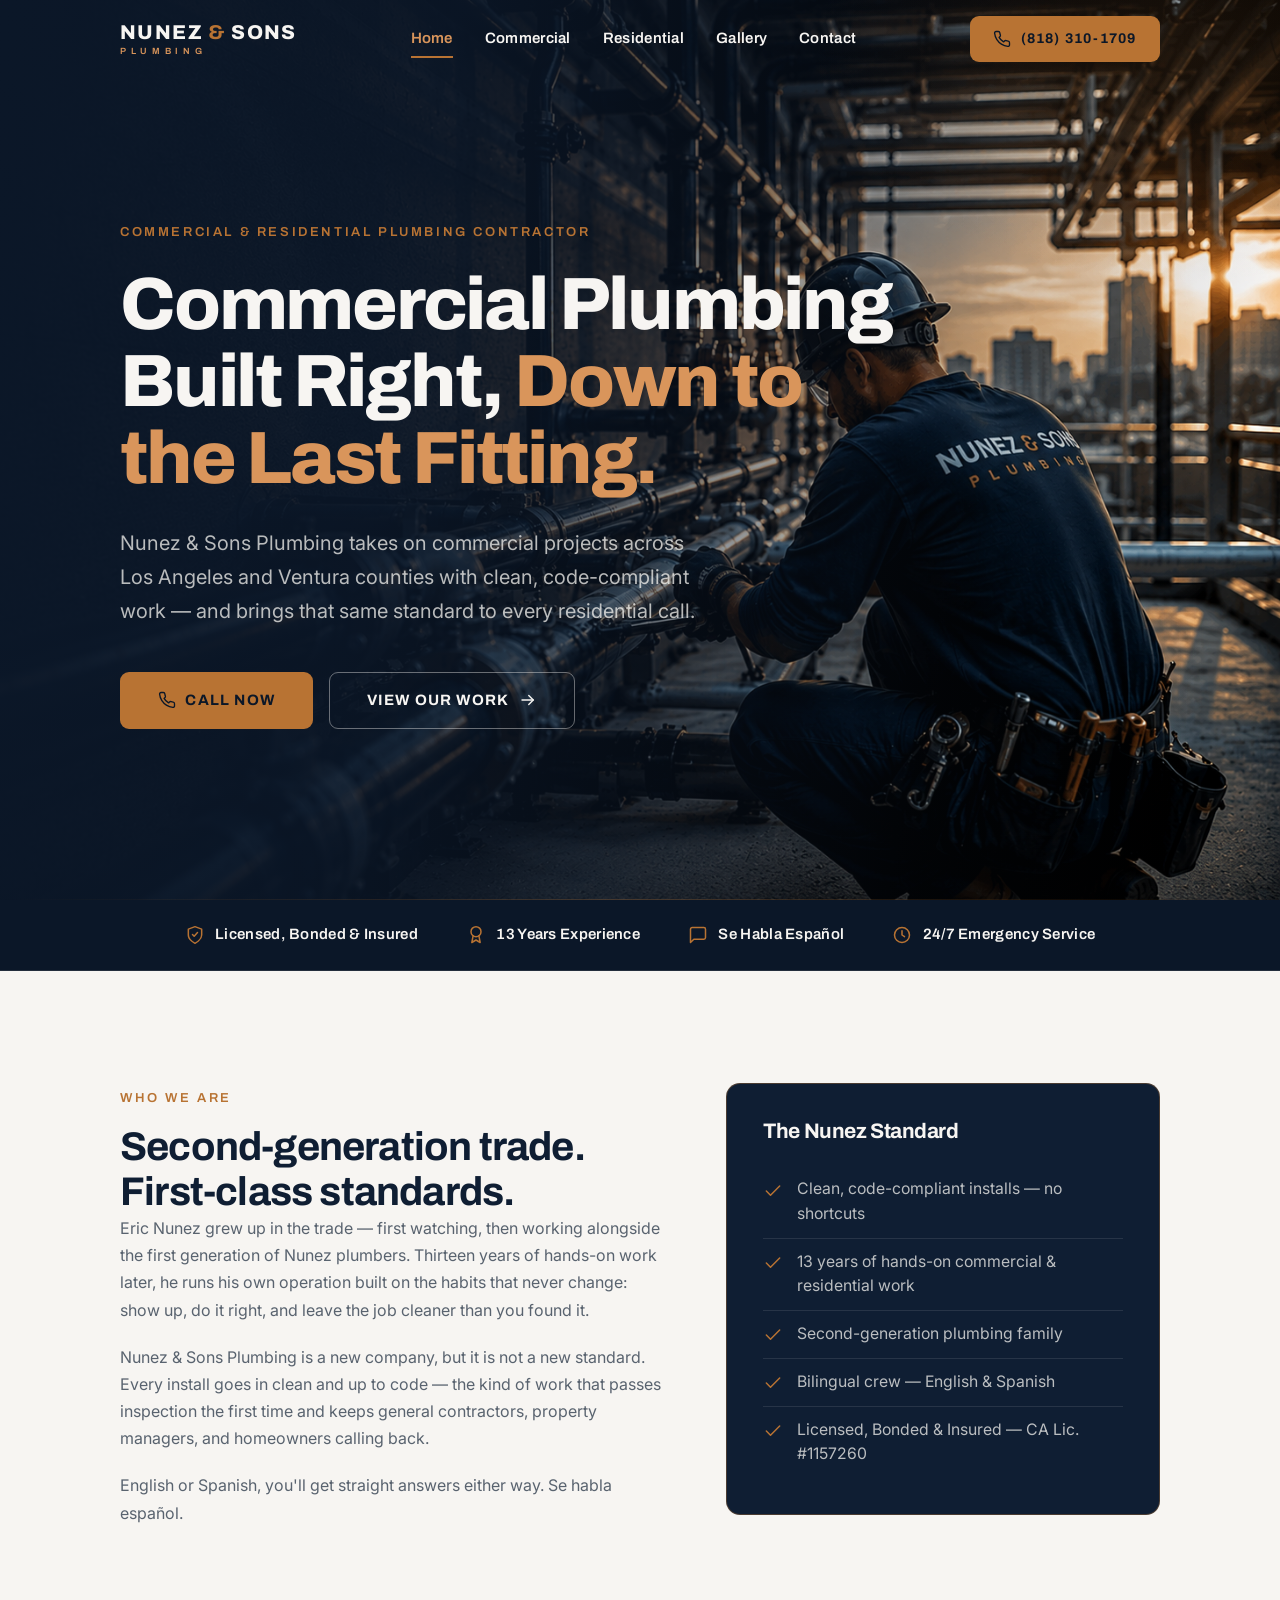
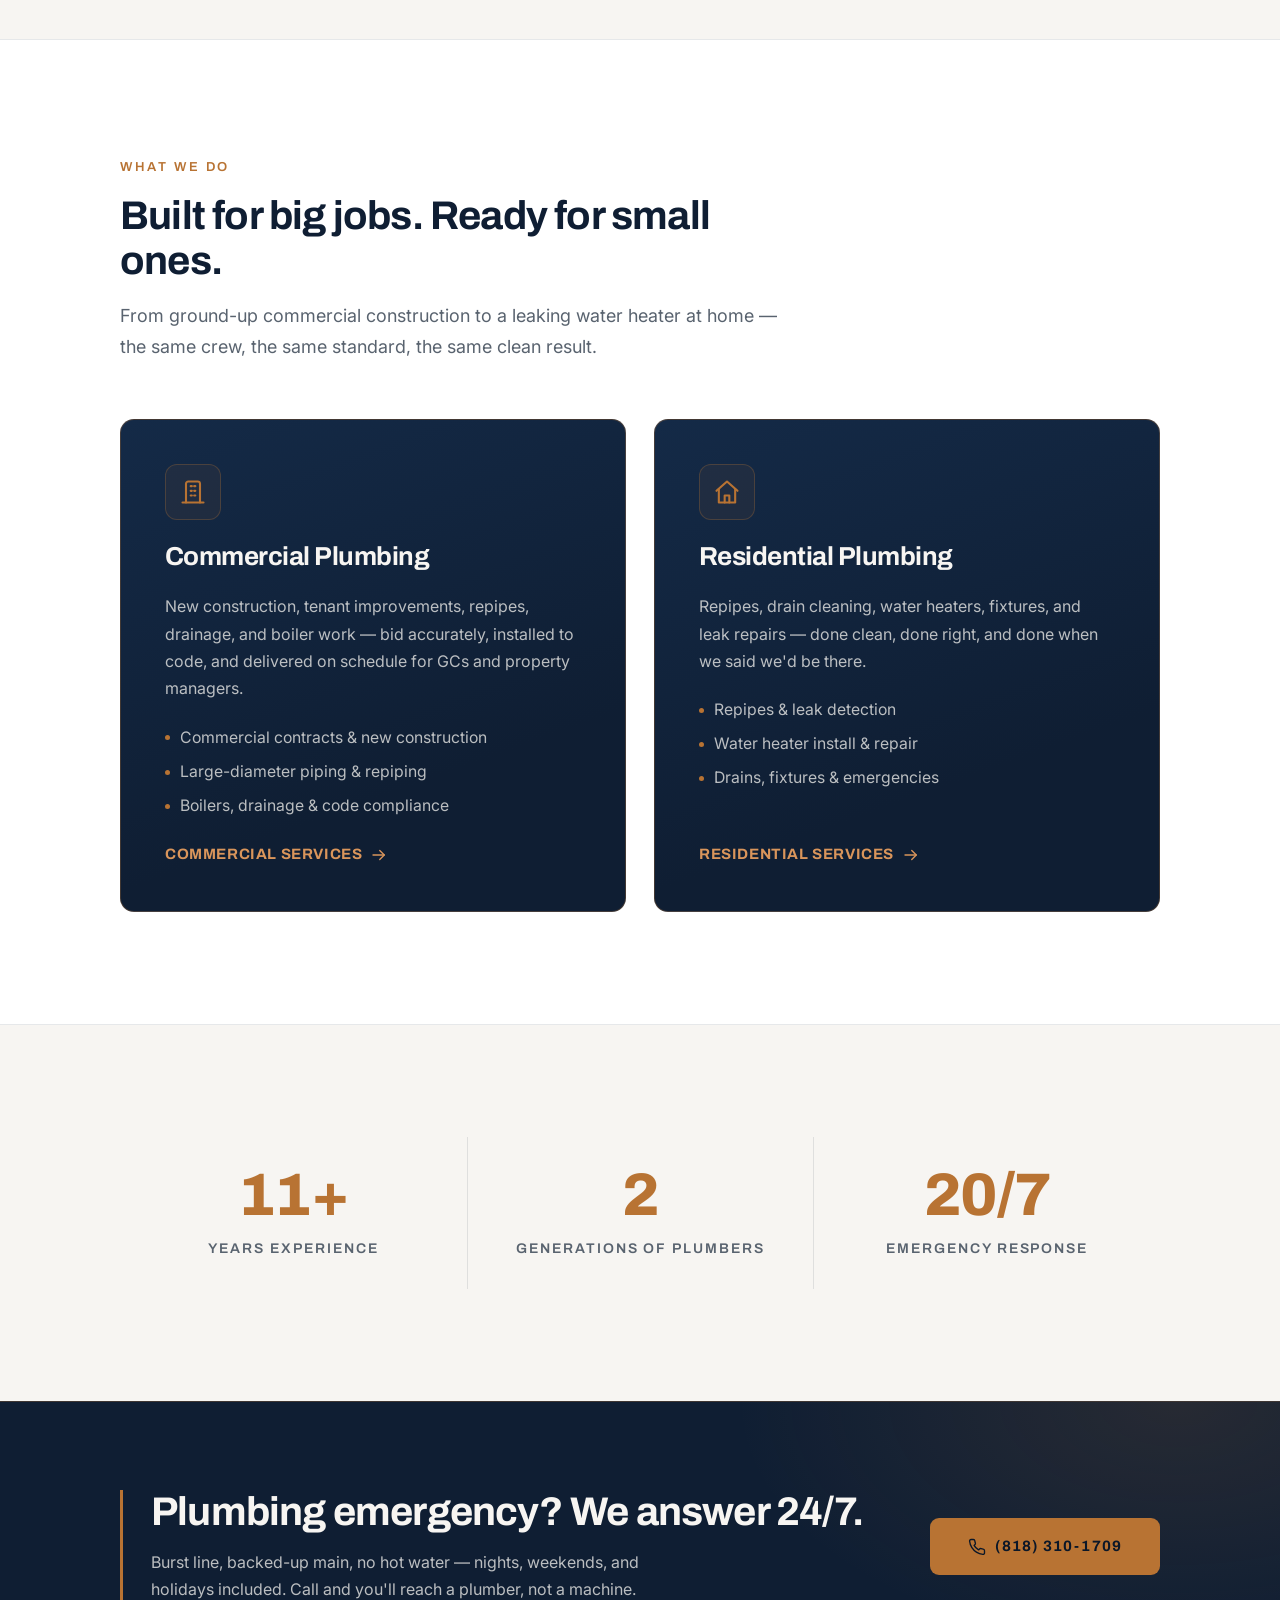
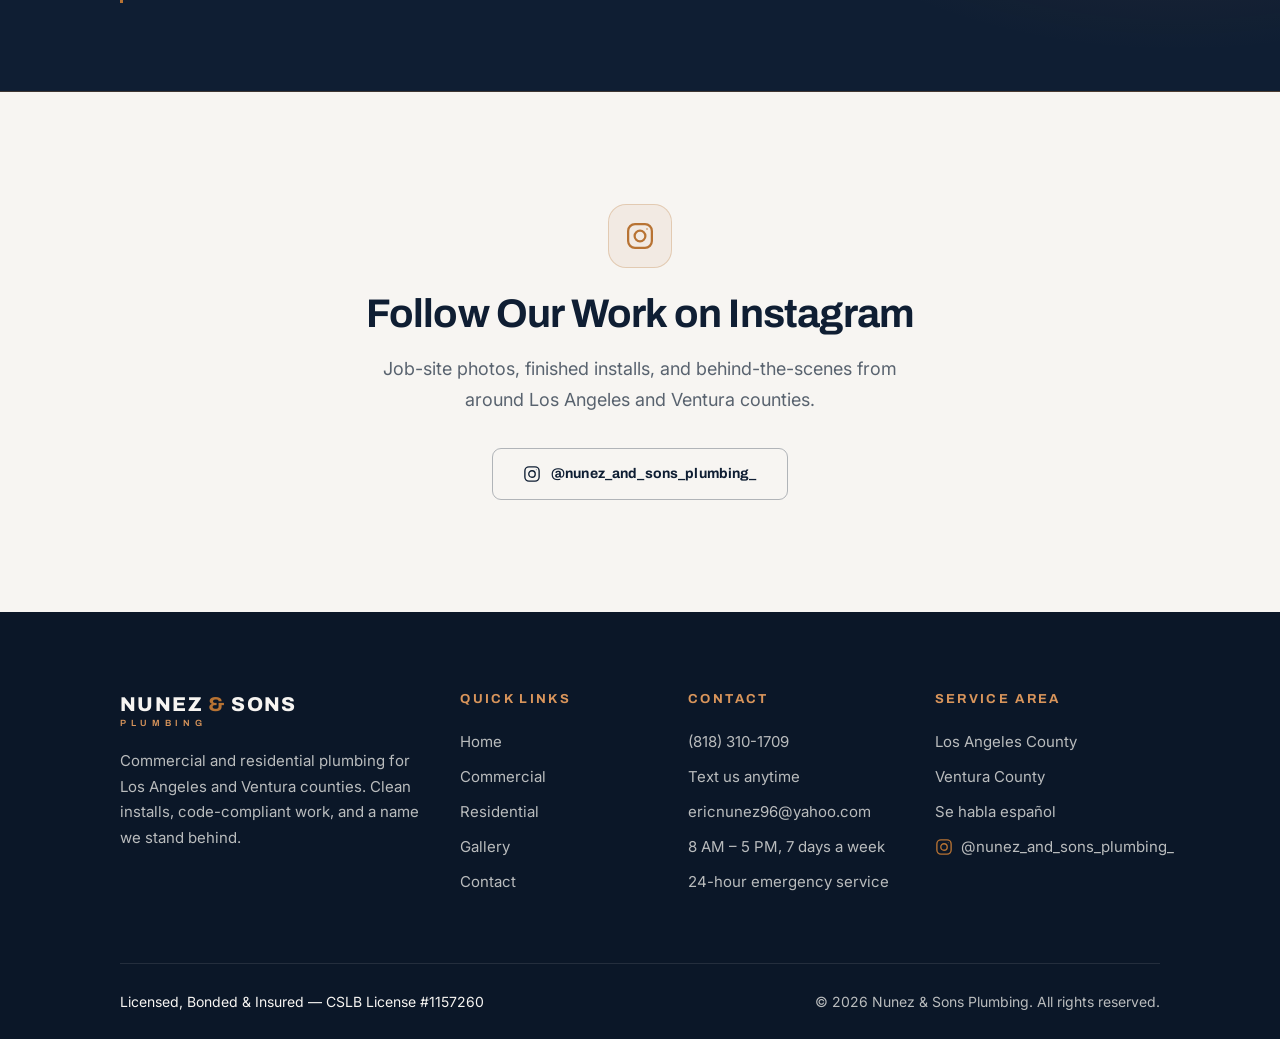
==== commit 95d27208: "Add photo background to homepage hero Layers the new hero-commercial.png (plumber working commercial" ====
--- a/nunez-sons-plumbing/index.html
+++ b/nunez-sons-plumbing/index.html
@@ -18,6 +18,7 @@
   <link rel="preconnect" href="https://fonts.gstatic.com" crossorigin>
   <link href="https://fonts.googleapis.com/css2?family=Archivo:wght@500;600;700;800&amp;family=Inter:wght@400;500&amp;display=swap" rel="stylesheet">
   <link rel="stylesheet" href="styles.css">
+  <link rel="preload" as="image" href="images/hero-commercial.png">
   <script src="script.js" defer></script>
   <noscript><style>.reveal{opacity:1 !important;transform:none !important}</style></noscript>
   <script type="application/ld+json">
--- a/nunez-sons-plumbing/styles.css
+++ b/nunez-sons-plumbing/styles.css
@@ -524,10 +524,26 @@
   min-height: 100svh;
   padding: calc(var(--header-h) + 3.5rem) 0 5.5rem;
   background:
-    radial-gradient(52rem 34rem at 86% 4%, rgba(184, 115, 51, 0.16), transparent 62%),
-    radial-gradient(40rem 30rem at -6% 96%, rgba(184, 115, 51, 0.07), transparent 60%),
-    linear-gradient(200deg, #142A47 0%, var(--navy) 46%, var(--navy-900) 100%);
+    radial-gradient(38rem 24rem at 92% 6%, rgba(184, 115, 51, 0.14), transparent 60%),
+    linear-gradient(100deg,
+      var(--navy-900) 0%,
+      rgba(11, 23, 40, 0.90) 32%,
+      rgba(11, 23, 40, 0.55) 52%,
+      rgba(11, 23, 40, 0.15) 74%,
+      transparent 92%),
+    url("images/hero-commercial.png") center right / cover no-repeat;
+  background-color: var(--navy-900);
   color: var(--off-white);
+}
+
+@media (max-width: 700px) {
+  .hero {
+    background:
+      linear-gradient(rgba(11, 23, 40, 0.72), rgba(11, 23, 40, 0.72)),
+      linear-gradient(100deg, var(--navy-900) 0%, rgba(11, 23, 40, 0.92) 45%, rgba(11, 23, 40, 0.4) 100%),
+      url("images/hero-commercial.png") center right / cover no-repeat;
+    background-color: var(--navy-900);
+  }
 }
 
 .hero::after {
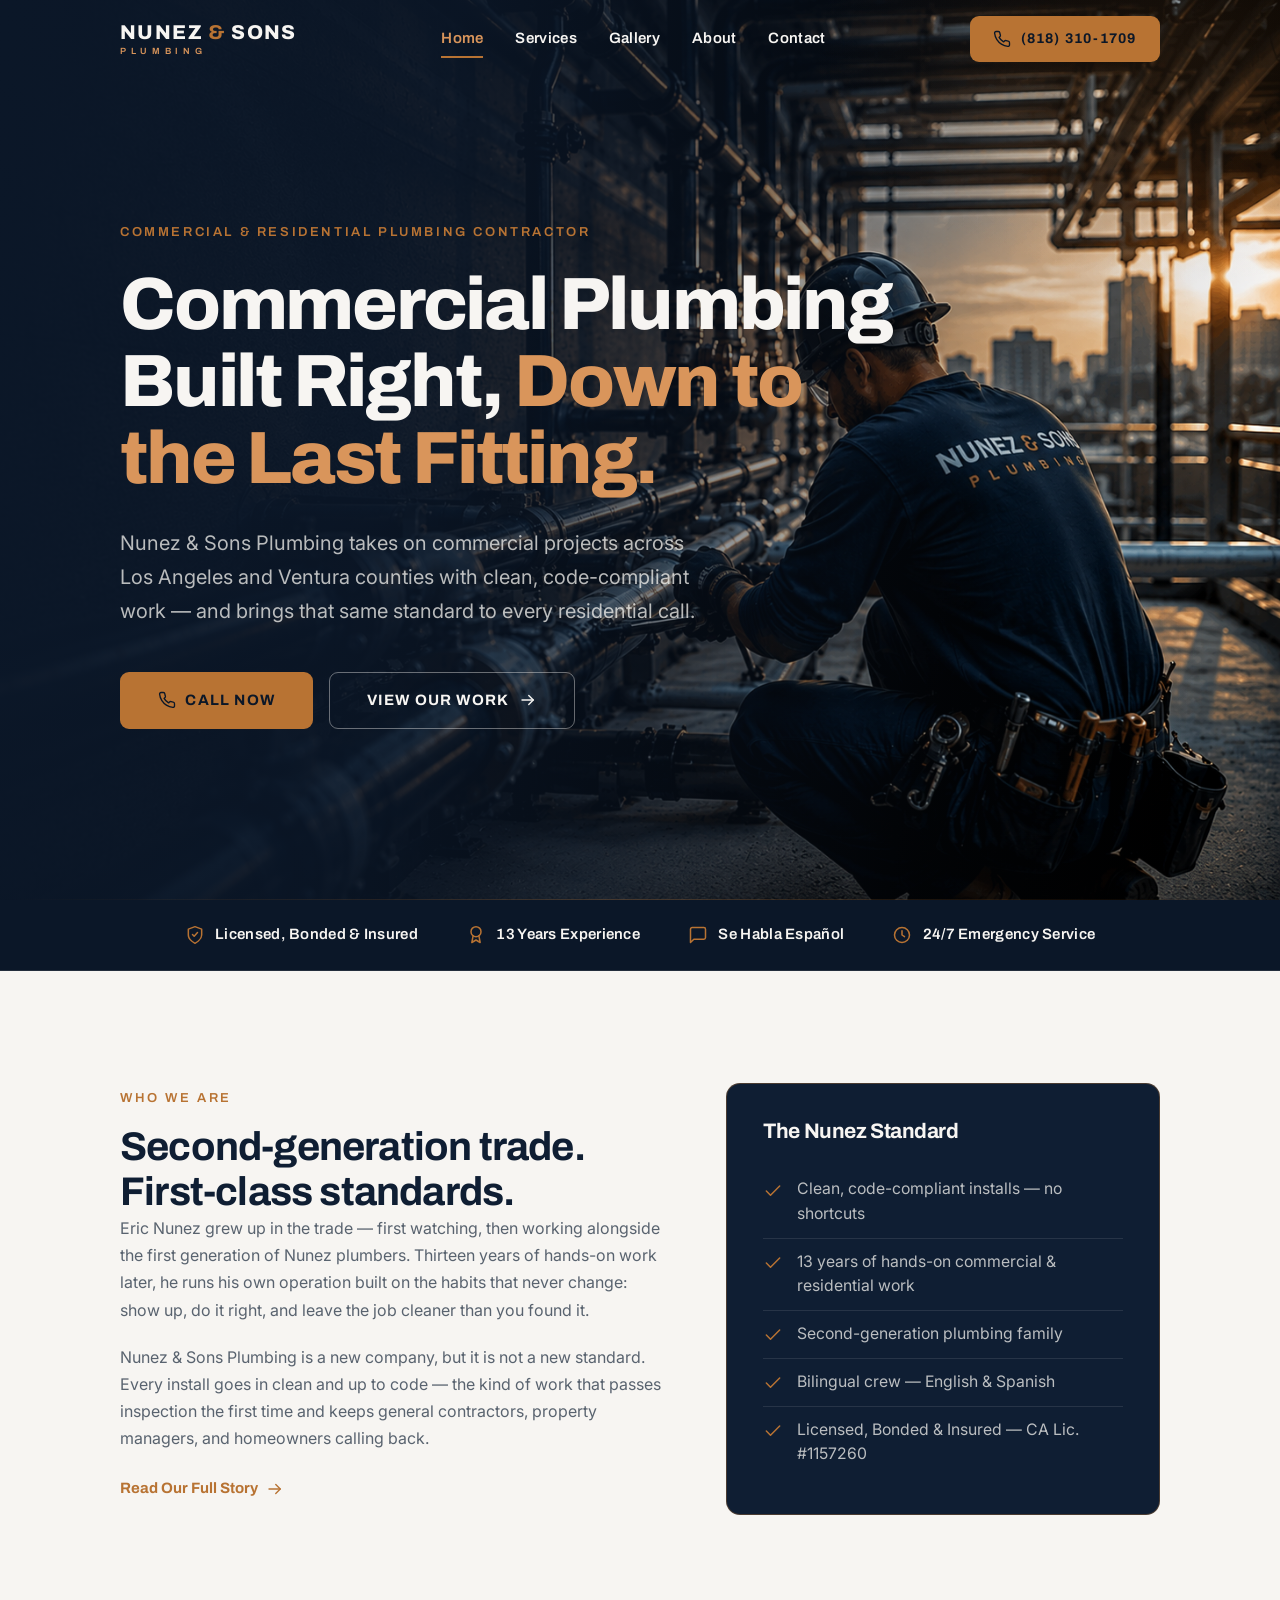
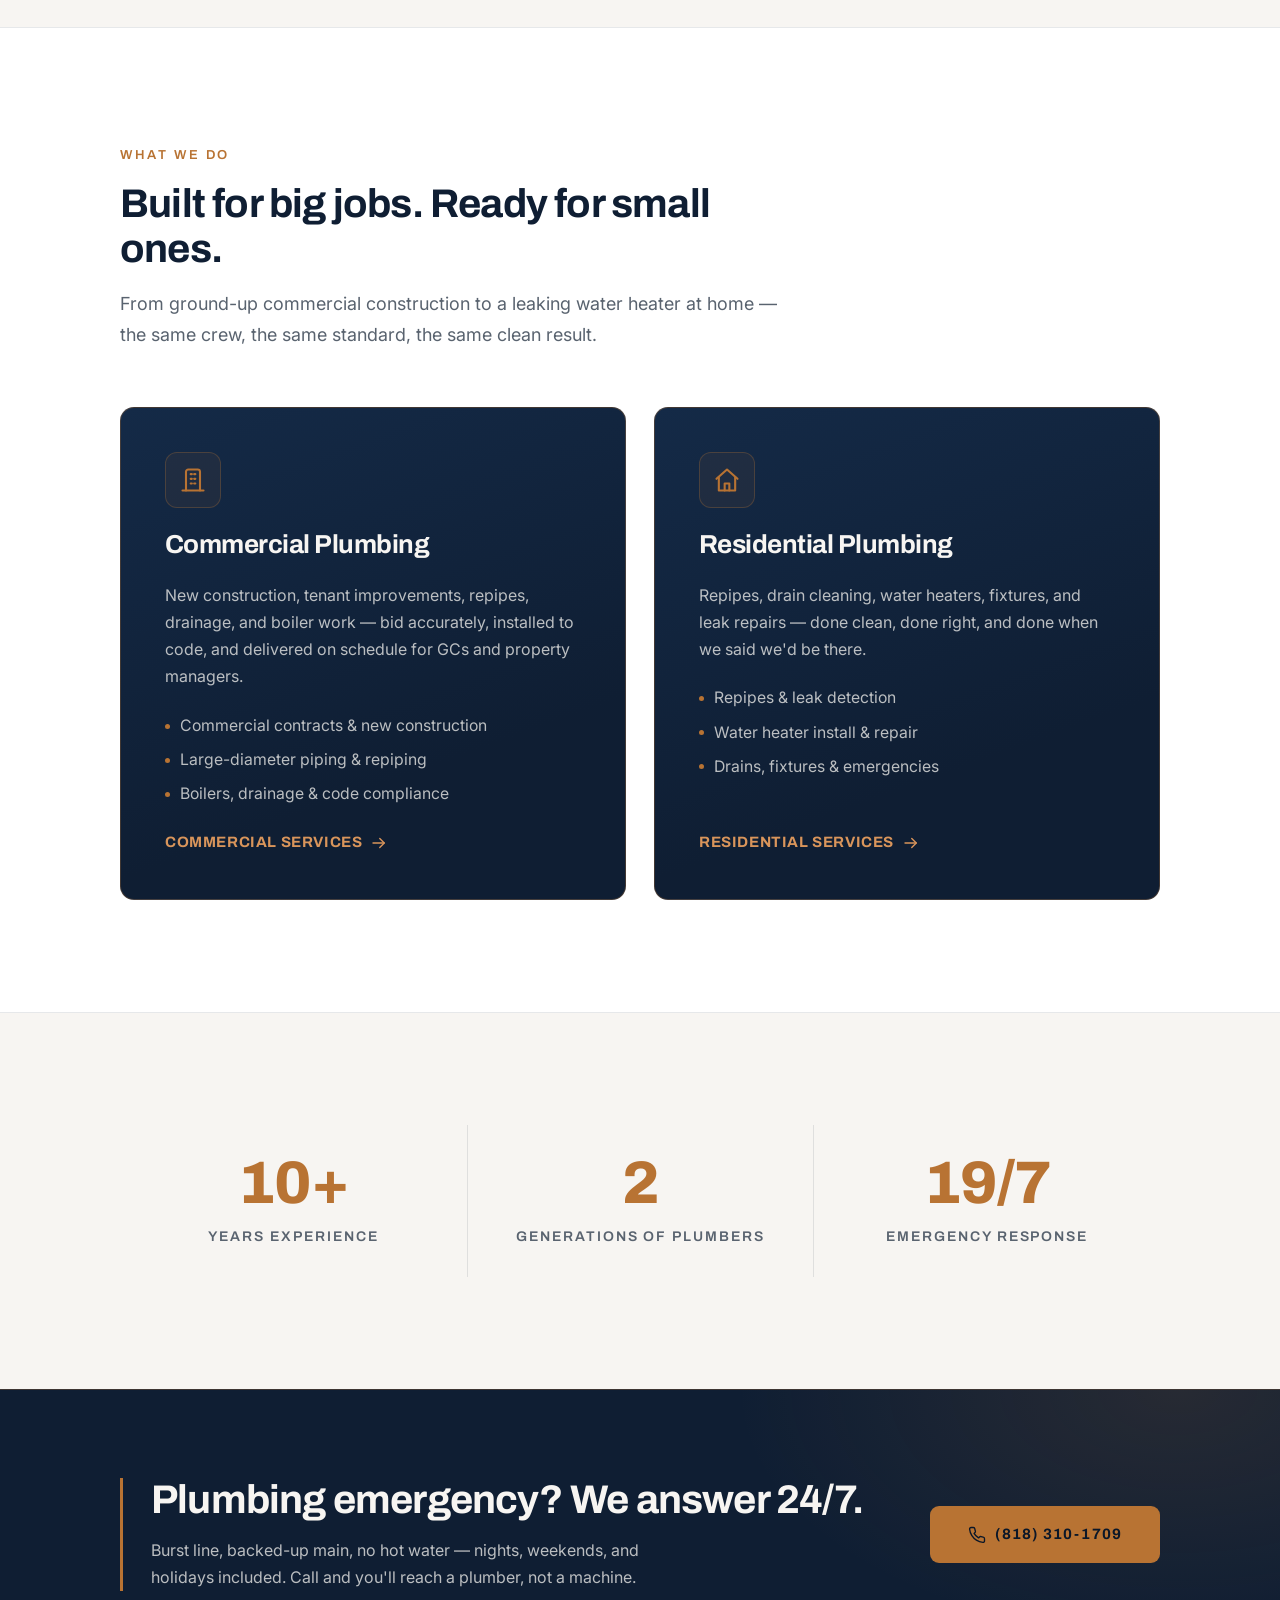
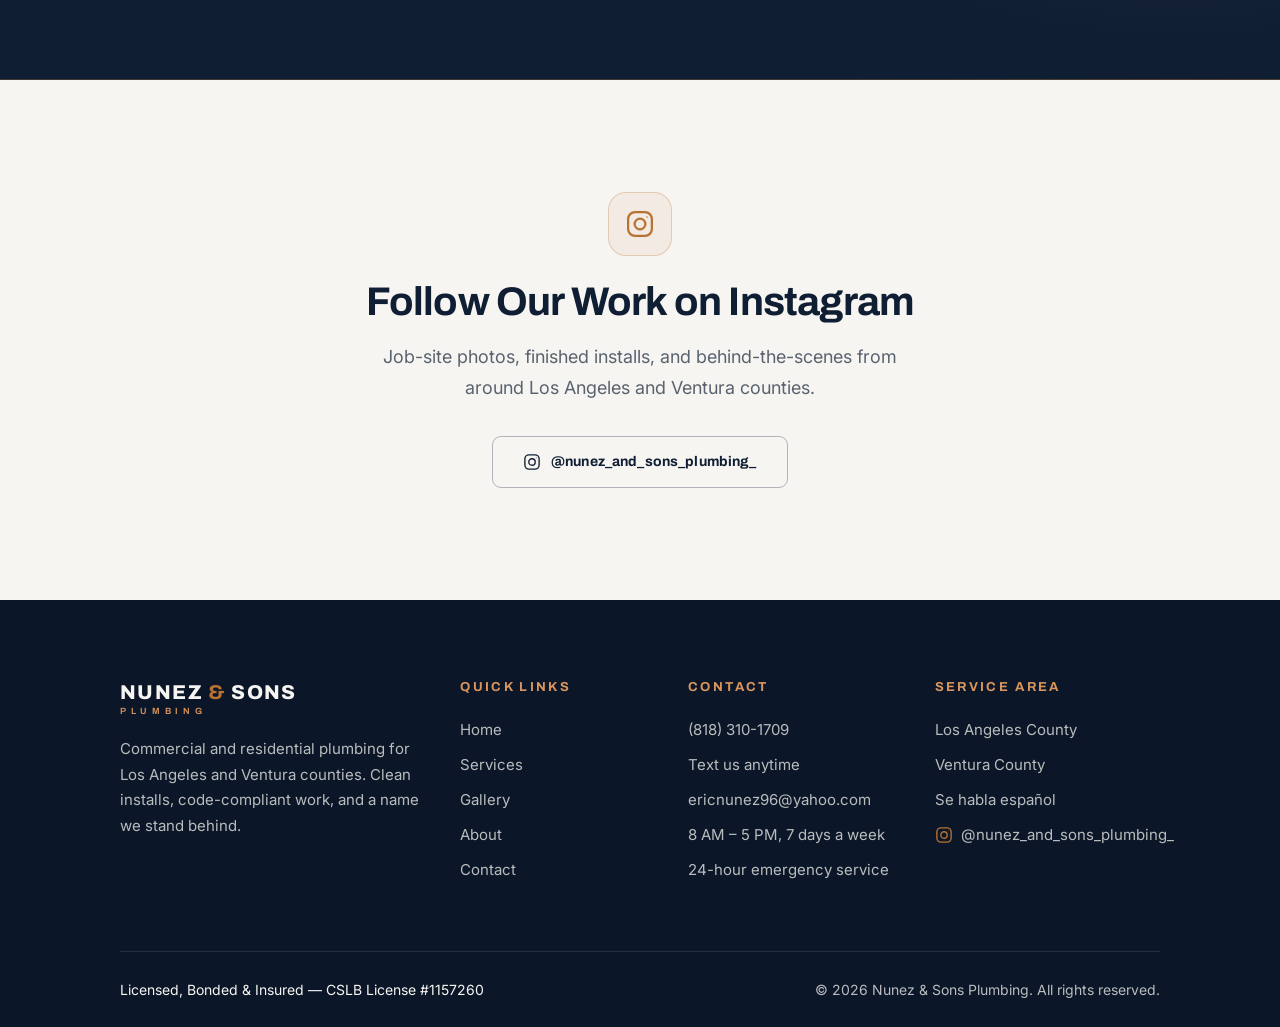
==== commit cbf52e9a: "Restructure nav to Home/Services/Gallery/About/Contact Merges the separate commercial and residentia" ====
--- a/nunez-sons-plumbing/index.html
+++ b/nunez-sons-plumbing/index.html
@@ -62,9 +62,9 @@
       <nav class="site-nav" id="site-nav" aria-label="Primary">
         <ul>
           <li><a href="index.html" aria-current="page">Home</a></li>
-          <li><a href="commercial.html">Commercial</a></li>
-          <li><a href="residential.html">Residential</a></li>
+          <li><a href="services.html">Services</a></li>
           <li><a href="gallery.html">Gallery</a></li>
+          <li><a href="about.html">About</a></li>
           <li><a href="contact.html">Contact</a></li>
         </ul>
       </nav>
@@ -136,8 +136,11 @@
           <div class="about-body">
             <p>Eric Nunez grew up in the trade — first watching, then working alongside the first generation of Nunez plumbers. Thirteen years of hands-on work later, he runs his own operation built on the habits that never change: show up, do it right, and leave the job cleaner than you found it.</p>
             <p>Nunez &amp; Sons Plumbing is a new company, but it is not a new standard. Every install goes in clean and up to code — the kind of work that passes inspection the first time and keeps general contractors, property managers, and homeowners calling back.</p>
-            <p>English or Spanish, you'll get straight answers either way. <span lang="es">Se habla español.</span></p>
-          </div>
+          </div>
+          <a class="inline-link" href="about.html">
+            Read Our Full Story
+            <svg class="icon" viewBox="0 0 24 24" fill="none" stroke="currentColor" stroke-width="1.8" stroke-linecap="round" stroke-linejoin="round" aria-hidden="true"><path d="M4 12h15"/><path d="m13 6 6 6-6 6"/></svg>
+          </a>
         </div>
         <div class="about-panel reveal reveal-d1">
           <h3>The Nunez Standard</h3>
@@ -176,7 +179,7 @@
           <p class="lede">From ground-up commercial construction to a leaking water heater at home — the same crew, the same standard, the same clean result.</p>
         </div>
         <div class="split-cards">
-          <a class="service-card-big reveal" href="commercial.html">
+          <a class="service-card-big reveal" href="services.html#commercial">
             <span class="svc-icon">
               <svg class="icon" viewBox="0 0 24 24" fill="none" stroke="currentColor" stroke-width="1.8" stroke-linecap="round" stroke-linejoin="round" aria-hidden="true"><path d="M3 21h18"/><path d="M6 21V5a2 2 0 0 1 2-2h8a2 2 0 0 1 2 2v16"/><path d="M10 7h1"/><path d="M13 7h1"/><path d="M10 11h1"/><path d="M13 11h1"/><path d="M10 15h1"/><path d="M13 15h1"/></svg>
             </span>
@@ -192,7 +195,7 @@
               <svg class="icon" viewBox="0 0 24 24" fill="none" stroke="currentColor" stroke-width="1.8" stroke-linecap="round" stroke-linejoin="round" aria-hidden="true"><path d="M4 12h15"/><path d="m13 6 6 6-6 6"/></svg>
             </span>
           </a>
-          <a class="service-card-big reveal reveal-d1" href="residential.html">
+          <a class="service-card-big reveal reveal-d1" href="services.html#residential">
             <span class="svc-icon">
               <svg class="icon" viewBox="0 0 24 24" fill="none" stroke="currentColor" stroke-width="1.8" stroke-linecap="round" stroke-linejoin="round" aria-hidden="true"><path d="m3 11 9-8 9 8"/><path d="M5 9.5V21h14V9.5"/><path d="M10 21v-6h4v6"/></svg>
             </span>
@@ -279,9 +282,9 @@
           <h4>Quick Links</h4>
           <ul>
             <li><a href="index.html">Home</a></li>
-            <li><a href="commercial.html">Commercial</a></li>
-            <li><a href="residential.html">Residential</a></li>
+            <li><a href="services.html">Services</a></li>
             <li><a href="gallery.html">Gallery</a></li>
+            <li><a href="about.html">About</a></li>
             <li><a href="contact.html">Contact</a></li>
           </ul>
         </div>
--- a/nunez-sons-plumbing/styles.css
+++ b/nunez-sons-plumbing/styles.css
@@ -804,6 +804,27 @@
   transform: translateX(4px);
 }
 
+/* Inline text link with a trailing arrow, for use on light backgrounds */
+.inline-link {
+  display: inline-flex;
+  align-items: center;
+  gap: 0.5rem;
+  margin-top: 1.5rem;
+  font-family: var(--font-head);
+  font-size: 0.9375rem;
+  font-weight: 700;
+}
+
+.inline-link .icon {
+  width: 18px;
+  height: 18px;
+  transition: transform var(--t-fast) var(--ease);
+}
+
+.inline-link:hover .icon {
+  transform: translateX(4px);
+}
+
 /* Stats */
 .stats-grid {
   display: grid;
@@ -942,6 +963,33 @@
 .svc-card p {
   color: var(--muted);
   font-size: 0.9875rem;
+}
+
+/* Image placeholder — swap for a real project photo per service */
+.svc-media {
+  display: flex;
+  align-items: center;
+  justify-content: center;
+  aspect-ratio: 4 / 3;
+  margin-bottom: 1.5rem;
+  border-radius: var(--radius-sm);
+  border: 1.5px dashed rgba(15, 30, 51, 0.22);
+  background: repeating-linear-gradient(
+    45deg,
+    rgba(15, 30, 51, 0.035),
+    rgba(15, 30, 51, 0.035) 10px,
+    rgba(15, 30, 51, 0.015) 10px,
+    rgba(15, 30, 51, 0.015) 20px
+  );
+}
+
+.svc-media-label {
+  font-family: var(--font-head);
+  font-size: 0.75rem;
+  font-weight: 700;
+  letter-spacing: 0.14em;
+  text-transform: uppercase;
+  color: var(--muted);
 }
 
 /* Closing CTA panel */
@@ -1036,31 +1084,6 @@
 
 .gallery-item:hover .gallery-thumb img {
   transform: scale(1.045);
-}
-
-.gallery-caption {
-  display: block;
-  padding: 1rem 1.25rem 1.1rem;
-}
-
-.gallery-caption .cap-title {
-  display: block;
-  font-family: var(--font-head);
-  font-size: 0.9875rem;
-  font-weight: 600;
-  color: var(--navy);
-  line-height: 1.35;
-}
-
-.gallery-caption .cap-meta {
-  display: block;
-  margin-top: 0.25rem;
-  font-size: 0.84375rem;
-  letter-spacing: 0.06em;
-  text-transform: uppercase;
-  color: var(--copper);
-  font-family: var(--font-head);
-  font-weight: 600;
 }
 
 /* Lightbox */
